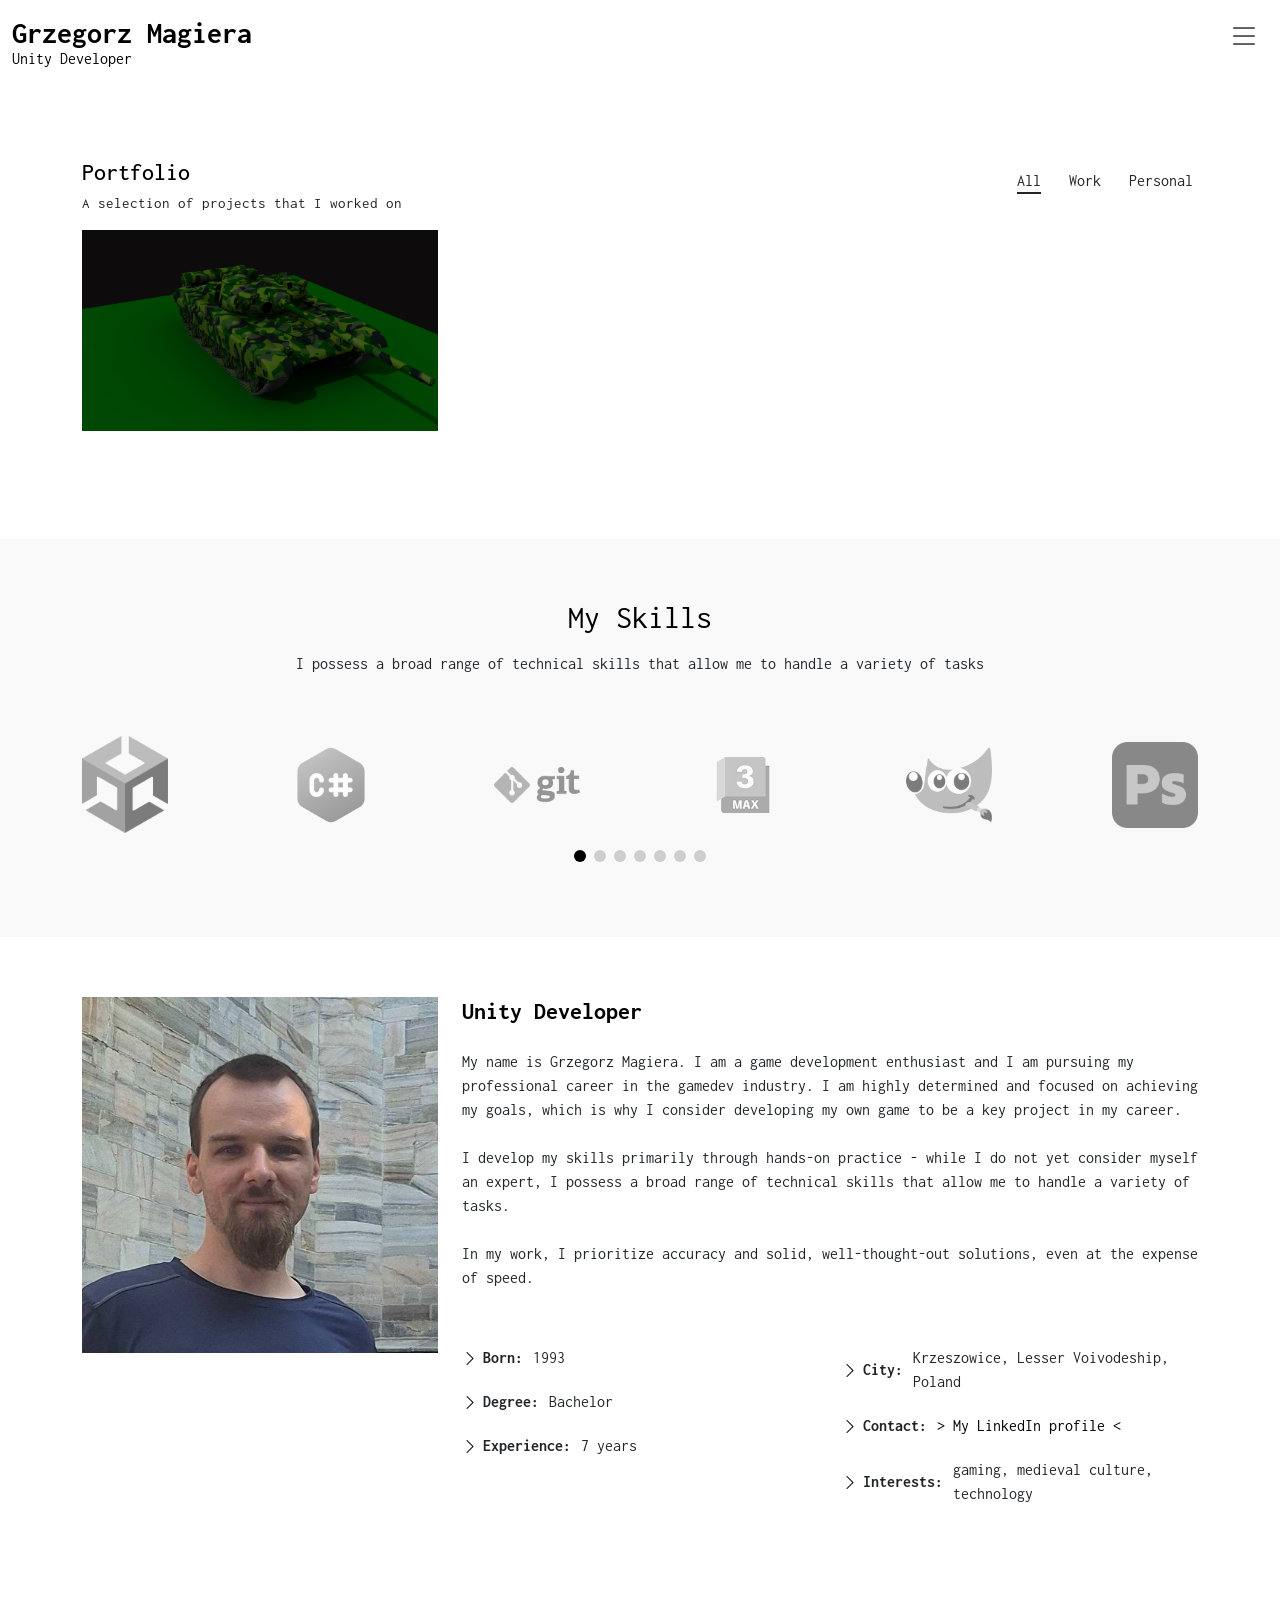
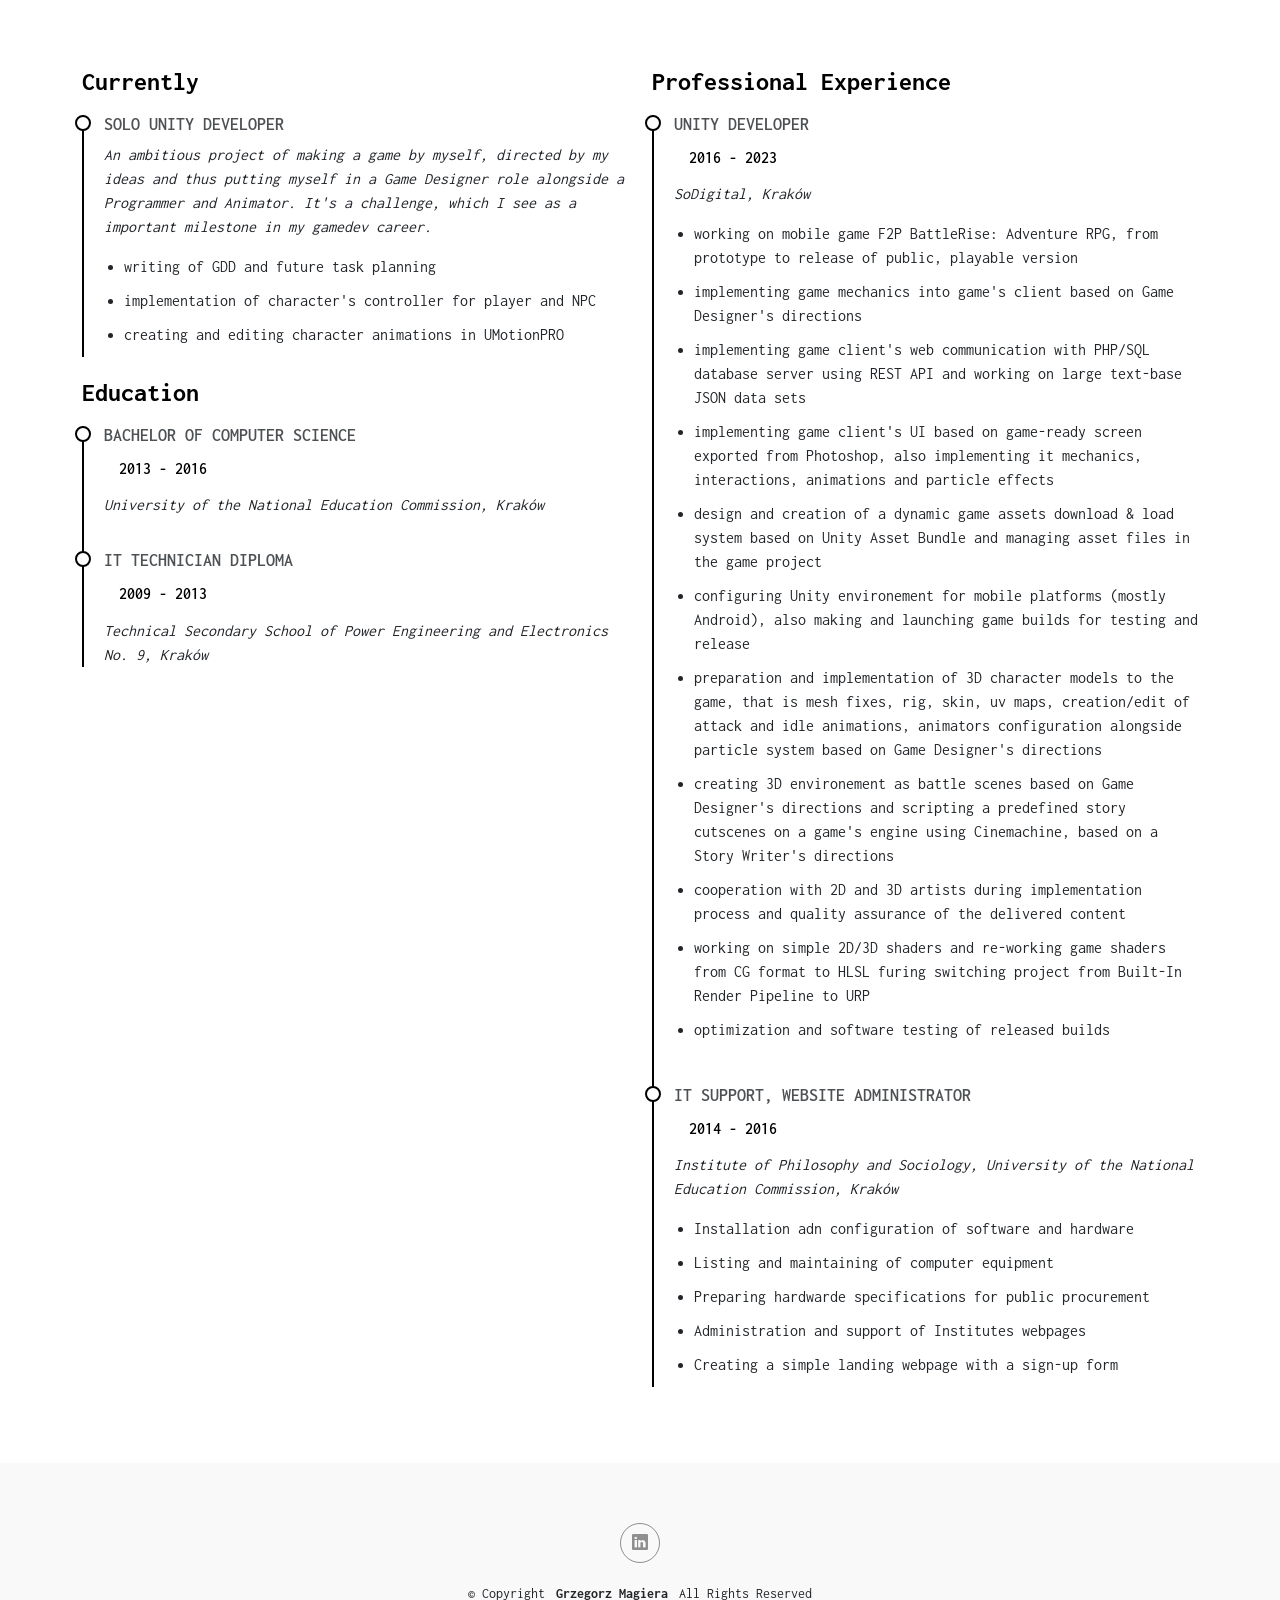
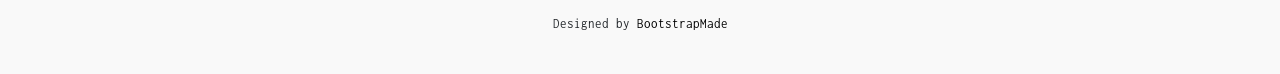
==== index.html @ 43311ffd "portfolio - tank, WIP" ====
<!DOCTYPE html>
<html lang="en">

<head>
  <meta charset="utf-8">
  <meta content="width=device-width, initial-scale=1.0" name="viewport">
  <title>Grzegorz Magiera - Portfolio</title>
  <meta name="description" content="">
  <meta name="keywords" content="">

  <!-- Favicons -->
  <link href="assets/img/favicon.png" rel="icon">
  <link href="assets/img/apple-touch-icon.png" rel="apple-touch-icon">

  <!-- Fonts -->
  <link href="https://fonts.googleapis.com" rel="preconnect">
  <link href="https://fonts.gstatic.com" rel="preconnect" crossorigin>
  <link href="https://fonts.googleapis.com/css2?family=Inconsolata:wght@200;300;400;500;600;700;800;900&display=swap" rel="stylesheet">

  <!-- Vendor CSS Files -->
  <link href="assets/vendor/bootstrap/css/bootstrap.min.css" rel="stylesheet">
  <link href="assets/vendor/bootstrap-icons/bootstrap-icons.css" rel="stylesheet">
  <link href="assets/vendor/aos/aos.css" rel="stylesheet">
  <link href="assets/vendor/glightbox/css/glightbox.min.css" rel="stylesheet">
  <link href="assets/vendor/swiper/swiper-bundle.min.css" rel="stylesheet">

  <!-- Main CSS File -->
  <link href="assets/css/main.css" rel="stylesheet">

  <!-- =======================================================
  * Template Name: MyPortfolio
  * Template URL: https://bootstrapmade.com/myportfolio-bootstrap-portfolio-website-template/
  * Updated: Aug 08 2024 with Bootstrap v5.3.3
  * Author: BootstrapMade.com
  * License: https://bootstrapmade.com/license/
  ======================================================== -->
</head>

<body class="index-page">

  <header id="header" class="header d-flex align-items-center sticky-top">
    <div class="container-fluid  position-relative d-flex align-items-center justify-content-between">

      <a href="index.html" class="logo d-flex align-items-center">
        <!-- Uncomment the line below if you also wish to use an image logo -->
        <!-- <img src="assets/img/logo.png" alt=""> -->
		<div class="col-lg-7 portfolio-info">
            <h1 class="sitename">Grzegorz&nbspMagiera</h1>
            <p>Unity Developer</p>
        </div>
      </a>

      <nav id="navmenu" class="navmenu">
        <ul>
          <li><a href="#portfolio" class="active">Portfolio</a></li>
          <li><a href="#skills">Skills</a></li>
		  <li><a href="#about">About me</a></li>
		  <li><a href="#resume">Resume</a></li>
        </ul>
        <i class="mobile-nav-toggle d-xl-none bi bi-list"></i>
      </nav>

    </div>
  </header>

  <main class="main">

    <!-- Portfolio Section -->
    <section id="portfolio" class="portfolio section">

      <div class="container">

        <div class="isotope-layout" data-default-filter="*" data-layout="masonry" data-sort="original-order">

          <div class="row align-items-center">
            <div class="col-lg-7 portfolio-info">
              <h3>Portfolio</h3>
              <p>A selection of projects that I worked on</p>
            </div>
            <div class="col-lg-5 text-center text-lg-end">
              <ul class="portfolio-filters isotope-filters" data-aos="fade-up" data-aos-delay="100">
                <li data-filter="*" class="filter-active">All</li>
                <li data-filter=".filter-work">Work</li>
                <li data-filter=".filter-personal">Personal</li>
              </ul><!-- End Portfolio Filters -->
            </div>
          </div>

          <div class="row gy-4 isotope-container" data-aos="fade-up" data-aos-delay="200" style="position: relative; height: 1344px;">
		  
            <div class="col-lg-4 col-md-6 portfolio-item isotope-item filter-work" style="position: absolute; left: 0px; top: 0px;">
			  <div class="portfolio-content h-100">
                <img src="assets/img/portfolio/tank-1.png" class="img-fluid" alt="">
                <a href="portfolio-tank.html" title="More Details" class="portfolio-info">
                  <h4>T-72 Tank</h4>
                  <p>A school 3D graphics project</p>
                </a>
              </div>
            </div><!-- End Portfolio Item -->

            <div class="col-lg-4 col-md-6 portfolio-item isotope-item filter-personal" style="position: absolute; left: 440px; top: 0px;">
              <div class="portfolio-content h-100">
                <img src="assets/img/portfolio/product-1.jpg" class="img-fluid" alt="">
                <a href="portfolio-flash-game.html" title="More Details" class="portfolio-info">
					<h4>Product 1</h4>
					<p>Lorem ipsum</p>
                </a>
              </div>
            </div><!-- End Portfolio Item -->

            <div class="col-lg-4 col-md-6 portfolio-item isotope-item filter-branding" style="position: absolute; left: 880px; top: 0px;">
              <div class="portfolio-content h-100">
                <img src="assets/img/portfolio/branding-1.jpg" class="img-fluid" alt="">
                <a href="portfolio-details.html" title="More Details" class="portfolio-info">
                  <h4>Branding 1</h4>
                  <p>Lorem ipsum</p>
                </a>
              </div>
            </div><!-- End Portfolio Item -->

            <div class="col-lg-4 col-md-6 portfolio-item isotope-item filter-books" style="position: absolute; left: 0px; top: 336px;">
              <div class="portfolio-content h-100">
                <img src="assets/img/portfolio/books-1.jpg" class="img-fluid" alt="">
                <a href="portfolio-details.html" title="More Details" class="portfolio-info">
                  <h4>Books 1</h4>
                  <p>Lorem ipsum</p>
                </a>
              </div>
            </div><!-- End Portfolio Item -->

            <div class="col-lg-4 col-md-6 portfolio-item isotope-item filter-work" style="position: absolute; left: 440px; top: 336px;">
              <div class="portfolio-content h-100">
                <img src="assets/img/portfolio/app-2.jpg" class="img-fluid" alt="">
                <a href="portfolio-details.html" title="More Details" class="portfolio-info">
                  <h4>App 2</h4>
                  <p>Lorem ipsum</p>
                </a>
              </div>
            </div><!-- End Portfolio Item -->

            <div class="col-lg-4 col-md-6 portfolio-item isotope-item filter-personal" style="position: absolute; left: 880px; top: 336px;">
              <div class="portfolio-content h-100">
                <img src="assets/img/portfolio/product-2.jpg" class="img-fluid" alt="">
                <a href="portfolio-details.html" title="More Details" class="portfolio-info">
                  <h4>Product 2</h4>
                  <p>Lorem ipsum</p>
                </a>
              </div>
            </div><!-- End Portfolio Item -->

            <div class="col-lg-4 col-md-6 portfolio-item isotope-item filter-branding" style="position: absolute; left: 0px; top: 672px;">
              <div class="portfolio-content h-100">
                <img src="assets/img/portfolio/branding-2.jpg" class="img-fluid" alt="">
                <a href="portfolio-details.html" title="More Details" class="portfolio-info">
                  <h4>Branding 2</h4>
                  <p>Lorem ipsum</p>
                </a>
              </div>
            </div><!-- End Portfolio Item -->

            <div class="col-lg-4 col-md-6 portfolio-item isotope-item filter-books" style="position: absolute; left: 440px; top: 672px;">
              <div class="portfolio-content h-100">
                <img src="assets/img/portfolio/books-2.jpg" class="img-fluid" alt="">
                <a href="portfolio-details.html" title="More Details" class="portfolio-info">
                  <h4>Books 2</h4>
                  <p>Lorem ipsum</p>
                </a>
              </div>
            </div><!-- End Portfolio Item -->

            <div class="col-lg-4 col-md-6 portfolio-item isotope-item filter-work" style="position: absolute; left: 880px; top: 672px;">
              <div class="portfolio-content h-100">
                <img src="assets/img/portfolio/app-3.jpg" class="img-fluid" alt="">
                <a href="portfolio-details.html" title="More Details" class="portfolio-info">
                  <h4>App 3</h4>
                  <p>Lorem ipsum</p>
                </a>
              </div>
            </div><!-- End Portfolio Item -->

            <div class="col-lg-4 col-md-6 portfolio-item isotope-item filter-personal" style="position: absolute; left: 0px; top: 1008px;">
              <div class="portfolio-content h-100">
                <img src="assets/img/portfolio/product-3.jpg" class="img-fluid" alt="">
                <a href="portfolio-details.html" title="More Details" class="portfolio-info">
                  <h4>Product 3</h4>
                  <p>Lorem ipsum</p>
                </a>
              </div>
            </div><!-- End Portfolio Item -->

            <div class="col-lg-4 col-md-6 portfolio-item isotope-item filter-branding" style="position: absolute; left: 440px; top: 1008px;">
              <div class="portfolio-content h-100">
                <img src="assets/img/portfolio/branding-3.jpg" class="img-fluid" alt="">
                <a href="portfolio-details.html" title="More Details" class="portfolio-info">
                  <h4>Branding 3</h4>
                  <p>Lorem ipsum</p>
                </a>
              </div>
            </div><!-- End Portfolio Item -->

            <div class="col-lg-4 col-md-6 portfolio-item isotope-item filter-books" style="position: absolute; left: 880px; top: 1008px;">
              <div class="portfolio-content h-100">
                <img src="assets/img/portfolio/books-3.jpg" class="img-fluid" alt="">
                <a href="portfolio-details.html" title="More Details" class="portfolio-info">
                  <h4>Books 3</h4>
                  <p>Lorem ipsum</p>
                </a>
              </div>
            </div><!-- End Portfolio Item -->

          </div><!-- End Portfolio Container -->

        </div>

      </div>

    </section><!-- /Portfolio Section -->

    <!-- Skills Section -->
    <section id="skills" class="skills section light-background">

      <!-- Section Title -->
      <div class="container section-title" data-aos="fade-up">
        <h2>My Skills</h2>
        <p>I possess a broad range of technical skills that allow me to handle a variety of tasks</p>
      </div><!-- End Section Title -->

      <div class="container" data-aos="fade-up" data-aos-delay="100">

        <div class="swiper init-swiper">
          <script type="application/json" class="swiper-config">
            {
              "loop": true,
              "speed": 600,
              "autoplay": {
                "delay": 5000
              },
              "slidesPerView": "auto",
              "pagination": {
                "el": ".swiper-pagination",
                "type": "bullets",
                "clickable": true
              },
              "breakpoints": {
                "320": {
                  "slidesPerView": 2,
                  "spaceBetween": 40
                },
                "480": {
                  "slidesPerView": 3,
                  "spaceBetween": 60
                },
                "640": {
                  "slidesPerView": 4,
                  "spaceBetween": 80
                },
                "992": {
                  "slidesPerView": 6,
                  "spaceBetween": 120
                }
              }
            }
          </script>
          <div class="swiper-wrapper align-items-center">
		    <div class="swiper-slide"><img src="assets/img/skills/Unity_logo.png" class="img-fluid" alt=""></div>
            <div class="swiper-slide"><img src="assets/img/skills/C_Sharp_logo.png" class="img-fluid" alt=""></div>
            <div class="swiper-slide"><img src="assets/img/skills/Git_logo.png" class="img-fluid" alt=""></div>
            <div class="swiper-slide"><img src="assets/img/skills/3DsMAX_logo.png" class="img-fluid" alt=""></div>
            <div class="swiper-slide"><img src="assets/img/skills/GIMP_logo.png" class="img-fluid" alt=""></div>
            <div class="swiper-slide"><img src="assets/img/skills/Photoshop_logo.png" class="img-fluid" alt=""></div>
			<div class="swiper-slide"><img src="assets/img/skills/US-UK_flag.png" class="img-fluid" alt=""></div>
          </div>
          <div class="swiper-pagination"></div>
        </div>

      </div>

    </section><!-- /Clients Section -->

    <!-- About Section -->
    <section id="about" class="about section">

      <div class="container" data-aos="fade-up" data-aos-delay="100">

        <div class="row gy-4 justify-content-center">
          <div class="col-lg-4">
            <img src="assets/img/profile-img.jpg" class="img-fluid" alt="">
          </div>
          <div class="col-lg-8 content">
            <h2>Unity Developer</h2>
            <p class="py-3">
				My name is Grzegorz Magiera. I am a game development enthusiast and I am pursuing my professional career in the gamedev industry.
				I am highly determined and focused on achieving my goals, which is why I consider developing my own game to be a key project in my career.</br></br>
				I develop my skills primarily through hands-on practice - while I do not yet consider myself an expert, I possess a broad range of technical skills that allow me to handle a variety of tasks.</br></br>
				In my work, I prioritize accuracy and solid, well-thought-out solutions, even at the expense of speed.</br></br>
            </p>
            <div class="row">
              <div class="col-lg-6">
                <ul>
                  <li><i class="bi bi-chevron-right"></i> <strong>Born:</strong> <span>1993</span></li>
                  <li><i class="bi bi-chevron-right"></i> <strong>Degree:</strong> <span>Bachelor</span></li>
				  <li><i class="bi bi-chevron-right"></i> <strong>Experience:</strong> <span>7 years</span></li>
                </ul>
              </div>
              <div class="col-lg-6">
                <ul>
				  <li><i class="bi bi-chevron-right"></i> <strong>City:</strong> <span>Krzeszowice, Lesser Voivodeship, Poland</span></li>
                  <li><i class="bi bi-chevron-right"></i> <strong>Contact:</strong> <span><a href="https://www.linkedin.com/in/grzegorz-magiera-947126160/">> My LinkedIn profile <</a></span></li>
				  <li><i class="bi bi-chevron-right"></i> <strong>Interests:</strong> <span>gaming, medieval culture, technology</span></li>
                </ul>
              </div>
            </div>
          </div>
        </div>

      </div>

    </section><!-- /About Section -->

    <!-- Resume Section -->
    <section id="resume" class="resume section">

      <!-- Section Title
      <div class="container section-title" data-aos="fade-up">
        <h2>Resume</h2>
        <p>Necessitatibus eius consequatur ex aliquid fuga eum quidem sint consectetur velit</p>
      </div> End Section Title -->

      <div class="container">

        <div class="row">

          <div class="col-lg-6" data-aos="fade-up" data-aos-delay="100">
            <h3 class="resume-title">Currently</h3>

            <div class="resume-item pb-0">
              <h4>Solo Unity Developer</h4>
              <p><em>An ambitious project of making a game by myself, directed by my ideas and thus putting myself in a Game Designer role alongside a Programmer and Animator. It's a challenge, which I see as a important milestone in my gamedev career.</em></p>
              <ul>
                <li>writing of GDD and future task planning</li>
                <li>implementation of character's controller for player and NPC</li>
                <li>creating and editing character animations in UMotionPRO</li>
              </ul>
            </div><!-- Edn Resume Item -->

            <h3 class="resume-title">Education</h3>
            <div class="resume-item">
              <h4>Bachelor of Computer Science</h4>
              <h5>2013 - 2016</h5>
              <p><em>University of the National Education Commission, Kraków</em></p>
            </div><!-- Edn Resume Item -->

            <div class="resume-item">
              <h4>IT Technician Diploma</h4>
              <h5>2009 - 2013</h5>
              <p><em>Technical Secondary School of Power Engineering and Electronics No. 9, Kraków</em></p>
            </div><!-- Edn Resume Item -->

          </div>

          <div class="col-lg-6" data-aos="fade-up" data-aos-delay="200">
            <h3 class="resume-title">Professional Experience</h3>
            <div class="resume-item">
              <h4>Unity Developer</h4>
              <h5>2016 - 2023</h5>
              <p><em>SoDigital, Kraków</em></p>
              <ul>
				<li>working on mobile game F2P BattleRise: Adventure RPG, from prototype to release of public, playable version</li>
				<li>implementing game mechanics into game's client based on Game Designer's directions</li>
				<li>implementing game client's web communication with PHP/SQL database server using REST API and working on large text-base JSON data sets</li>
				<li>implementing game client's UI based on game-ready screen exported from Photoshop, also implementing it mechanics, interactions, animations and particle effects</li>
				<li>design and creation of a dynamic game assets download & load system based on Unity Asset Bundle and managing asset files in the game project</li>
				<li>configuring Unity environement for mobile platforms (mostly Android), also making and launching game builds for testing and release</li>
				<li>preparation and implementation of 3D character models to the game, that is mesh fixes, rig, skin, uv maps, creation/edit of attack and idle animations, animators configuration alongside particle system based on Game Designer's directions</li>
				<li>creating 3D environement as battle scenes based on Game Designer's directions and scripting a predefined story cutscenes on a game's engine using Cinemachine, based on a Story Writer's directions</li>
				<li>cooperation with 2D and 3D artists during implementation process and quality assurance of the delivered content</li>
				<li>working on simple 2D/3D shaders and re-working game shaders from CG format to HLSL furing switching project from Built-In Render Pipeline to URP</li>
				<li>optimization and software testing of released builds</li>
              </ul>
            </div><!-- Edn Resume Item -->

            <div class="resume-item">
              <h4>IT Support, Website Administrator</h4>
              <h5>2014 - 2016</h5>
              <p><em>Institute of Philosophy and Sociology, University of the National Education Commission, Kraków</em></p>
              <ul>
                <li>Installation adn configuration of software and hardware</li>
                <li>Listing and maintaining of computer equipment</li>
                <li>Preparing hardwarde specifications for public procurement</li>
                <li>Administration and support of Institutes webpages</li>
				<li>Creating a simple landing webpage with a sign-up form</li>
              </ul>
            </div><!-- Edn Resume Item -->

          </div>

        </div>

      </div>

    </section><!-- /Resume Section -->
	
  </main>

  <footer id="footer" class="footer light-background">

    <div class="container">
	  <div class="social-links d-flex justify-content-center">
        <a href="https://www.linkedin.com/in/grzegorz-magiera-947126160/"><i class="bi bi-linkedin"></i></a>
      </div>
	  
	  <div class="social-links d-flex justify-content-center"></div>
	  
      <div class="copyright text-center ">
        <p>© <span>Copyright</span> <strong class="px-1 sitename">Grzegorz Magiera</strong> <span>All Rights Reserved</span></p>
      </div>
      <div class="credits">
        <!-- All the links in the footer should remain intact. -->
        <!-- You can delete the links only if you've purchased the pro version. -->
        <!-- Licensing information: https://bootstrapmade.com/license/ -->
        <!-- Purchase the pro version with working PHP/AJAX contact form: [buy-url] -->
        Designed by <a href="https://bootstrapmade.com/">BootstrapMade</a>
      </div>
    </div>

  </footer>

  <!-- Scroll Top -->
  <a href="#" id="scroll-top" class="scroll-top d-flex align-items-center justify-content-center"><i class="bi bi-arrow-up-short"></i></a>

  <!-- Preloader -->
  <div id="preloader"></div>

  <!-- Vendor JS Files -->
  <script src="assets/vendor/bootstrap/js/bootstrap.bundle.min.js"></script>
  <script src="assets/vendor/php-email-form/validate.js"></script>
  <script src="assets/vendor/aos/aos.js"></script>
  <script src="assets/vendor/glightbox/js/glightbox.min.js"></script>
  <script src="assets/vendor/imagesloaded/imagesloaded.pkgd.min.js"></script>
  <script src="assets/vendor/isotope-layout/isotope.pkgd.min.js"></script>
  <script src="assets/vendor/swiper/swiper-bundle.min.js"></script>

  <!-- Main JS File -->
  <script src="assets/js/main.js"></script>

</body>

</html>
---- assets/css/main.css ----
/**
* Template Name: MyPortfolio
* Template URL: https://bootstrapmade.com/myportfolio-bootstrap-portfolio-website-template/
* Updated: Aug 08 2024 with Bootstrap v5.3.3
* Author: BootstrapMade.com
* License: https://bootstrapmade.com/license/
*/

/*--------------------------------------------------------------
# Font & Color Variables
# Help: https://bootstrapmade.com/color-system/
--------------------------------------------------------------*/
/* Fonts */
:root {
  --default-font: "Inconsolata",  system-ui, -apple-system, "Segoe UI", Roboto, "Helvetica Neue", Arial, "Noto Sans", "Liberation Sans", sans-serif, "Apple Color Emoji", "Segoe UI Emoji", "Segoe UI Symbol", "Noto Color Emoji";
  --heading-font: "Inconsolata",  sans-serif;
  --nav-font: "Inconsolata",  sans-serif;
}

/* Global Colors - The following color variables are used throughout the website. Updating them here will change the color scheme of the entire website */
:root { 
  --background-color: #ffffff; /* Background color for the entire website, including individual sections */
  --default-color: #212529; /* Default color used for the majority of the text content across the entire website */
  --heading-color: #000000; /* Color for headings, subheadings and title throughout the website */
  --accent-color: #000000; /* Accent color that represents your brand on the website. It's used for buttons, links, and other elements that need to stand out */
  --surface-color: #ffffff; /* The surface color is used as a background of boxed elements within sections, such as cards, icon boxes, or other elements that require a visual separation from the global background. */
  --contrast-color: #ffffff; /* Contrast color for text, ensuring readability against backgrounds of accent, heading, or default colors. */
}

/* Nav Menu Colors - The following color variables are used specifically for the navigation menu. They are separate from the global colors to allow for more customization options */
:root {
  --nav-color: #5b5b5b;  /* The default color of the main navmenu links */
  --nav-hover-color: #000000; /* Applied to main navmenu links when they are hovered over or active */
  --nav-mobile-background-color: #f5f5f5; /* Used as the background color for mobile navigation menu */
  --nav-dropdown-background-color: #ffffff; /* Used as the background color for dropdown items that appear when hovering over primary navigation items */
  --nav-dropdown-color: #5b5b5b; /* Used for navigation links of the dropdown items in the navigation menu. */
  --nav-dropdown-hover-color: #000000; /* Similar to --nav-hover-color, this color is applied to dropdown navigation links when they are hovered over. */
}

/* Color Presets - These classes override global colors when applied to any section or element, providing reuse of the sam color scheme. */

.light-background {
  --background-color: #f9f9f9;
  --surface-color: #ffffff;
}

.dark-background {
  --background-color: #060606;
  --default-color: #ffffff;
  --heading-color: #ffffff;
  --surface-color: #252525;
  --contrast-color: #ffffff;
}

/* Smooth scroll */
:root {
  scroll-behavior: smooth;
}

/*--------------------------------------------------------------
# General Styling & Shared Classes
--------------------------------------------------------------*/
body {
  color: var(--default-color);
  background-color: var(--background-color);
  font-family: var(--default-font);
}

a {
  color: var(--accent-color);
  text-decoration: none;
  transition: 0.3s;
}

a:hover {
  color: color-mix(in srgb, var(--accent-color), transparent 25%);
  text-decoration: none;
}

h1,
h2,
h3,
h4,
h5,
h6 {
  color: var(--heading-color);
  font-family: var(--heading-font);
}

/* PHP Email Form Messages
------------------------------*/
.php-email-form .error-message {
  display: none;
  background: #df1529;
  color: #ffffff;
  text-align: left;
  padding: 15px;
  margin-bottom: 24px;
  font-weight: 600;
}

.php-email-form .sent-message {
  display: none;
  color: #ffffff;
  background: #059652;
  text-align: center;
  padding: 15px;
  margin-bottom: 24px;
  font-weight: 600;
}

.php-email-form .loading {
  display: none;
  background: var(--surface-color);
  text-align: center;
  padding: 15px;
  margin-bottom: 24px;
}

.php-email-form .loading:before {
  content: "";
  display: inline-block;
  border-radius: 50%;
  width: 24px;
  height: 24px;
  margin: 0 10px -6px 0;
  border: 3px solid var(--accent-color);
  border-top-color: var(--surface-color);
  animation: php-email-form-loading 1s linear infinite;
}

@keyframes php-email-form-loading {
  0% {
    transform: rotate(0deg);
  }

  100% {
    transform: rotate(360deg);
  }
}

/*--------------------------------------------------------------
# Global Header
--------------------------------------------------------------*/
.header {
  color: var(--default-color);
  background-color: var(--background-color);
  padding: 15px 0;
  transition: all 0.5s;
  z-index: 997;
}

.header .logo {
  line-height: 1;
}

.header .logo img {
  max-height: 32px;
  margin-right: 8px;
}

.header .logo h1 {
  font-size: 30px;
  margin: 0;
  font-weight: 700;
  color: var(--heading-color);
}

/*--------------------------------------------------------------
# Navigation Menu
--------------------------------------------------------------*/
/* Navmenu */
.mobile-nav-toggle {
  color: var(--nav-color);
  position: fixed;
  top: 20px;
  right: 20px;
  font-size: 32px;
  line-height: 0;
  cursor: pointer;
  display: block !important;
  z-index: 998;
  transition: 0.3s;
}

.mobile-nav-toggle:hover {
  color: var(--nav-hover-color);
}

.navmenu {
  position: fixed;
  top: 0;
  bottom: 0;
  right: -300px;
  z-index: 997;
  transition: 0.3s;
  width: 300px;
  overflow: hidden;
}

.navmenu ul {
  display: block;
  list-style: none;
  padding: 10px 0;
  margin: 0;
  overflow-y: auto;
  transition: 0.3s;
  z-index: 998;
}

.navmenu a,
.navmenu a:focus {
  color: var(--nav-dropdown-color);
  padding: 10px 20px;
  font-family: var(--nav-font);
  font-size: 17px;
  font-weight: 500;
  display: flex;
  align-items: center;
  justify-content: space-between;
  white-space: nowrap;
  transition: 0.3s;
}

.navmenu a i,
.navmenu a:focus i {
  font-size: 12px;
  line-height: 0;
  margin-left: 5px;
  width: 30px;
  height: 30px;
  display: flex;
  align-items: center;
  justify-content: center;
  border-radius: 50%;
  transition: 0.3s;
  background-color: color-mix(in srgb, var(--accent-color), transparent 90%);
}

.navmenu a i:hover,
.navmenu a:focus i:hover {
  background-color: var(--accent-color);
  color: var(--contrast-color);
}

.navmenu a:hover,
.navmenu .active,
.navmenu .active:focus {
  color: var(--nav-dropdown-hover-color);
}

.navmenu .active i,
.navmenu .active:focus i {
  background-color: var(--accent-color);
  color: var(--contrast-color);
  transform: rotate(180deg);
}

.navmenu .dropdown ul {
  position: static;
  display: none;
  z-index: 99;
  padding: 10px 0;
  margin: 10px 20px;
  box-shadow: none;
  transition: all 0.5s ease-in-out;
}

.navmenu .dropdown>.dropdown-active {
  display: block;
  background-color: var(--nav-dropdown-background-color);
  border: 1px solid color-mix(in srgb, var(--nav-dropdown-color), transparent 90%);
}

.mobile-nav-active {
  overflow: hidden;
}

.mobile-nav-active .mobile-nav-toggle {
  right: 310px;
  background-color: var(--surface-color);
  border-radius: 50%;
  border: 1px solid color-mix(in srgb, var(--default-color), transparent 80%);
}

.mobile-nav-active .navmenu {
  position: fixed;
  overflow: hidden;
  top: 0;
  bottom: 0;
  right: 0;
  background-color: var(--nav-mobile-background-color);
  transition: 0.3s;
}

/*--------------------------------------------------------------
# Global Footer
--------------------------------------------------------------*/
.footer {
  color: var(--default-color);
  background-color: var(--background-color);
  font-size: 14px;
  padding: 40px 0;
  position: relative;
}

.footer .copyright p {
  margin-bottom: 0;
}

.footer .social-links {
  margin-top: 20px;
}

.footer .social-links a {
  display: flex;
  align-items: center;
  justify-content: center;
  width: 40px;
  height: 40px;
  border-radius: 50%;
  border: 1px solid color-mix(in srgb, var(--default-color), transparent 50%);
  font-size: 16px;
  color: color-mix(in srgb, var(--default-color), transparent 50%);
  margin: 0 5px;
  transition: 0.3s;
}

.footer .social-links a:hover {
  color: var(--accent-color);
  border-color: var(--accent-color);
}

.footer .credits {
  margin-top: 10px;
  font-size: 13px;
  text-align: center;
}

/*--------------------------------------------------------------
# Preloader
--------------------------------------------------------------*/
#preloader {
  position: fixed;
  inset: 0;
  z-index: 9999;
  overflow: hidden;
  background-color: var(--background-color);
  transition: all 0.6s ease-out;
}

#preloader:before {
  content: "";
  position: fixed;
  top: calc(50% - 30px);
  left: calc(50% - 30px);
  border: 6px solid var(--accent-color);
  border-top-color: color-mix(in srgb, var(--accent-color), transparent 90%);
  border-radius: 50%;
  width: 60px;
  height: 60px;
  animation: animate-preloader 1s linear infinite;
}

@keyframes animate-preloader {
  0% {
    transform: rotate(0deg);
  }

  100% {
    transform: rotate(360deg);
  }
}

/*--------------------------------------------------------------
# Scroll Top Button
--------------------------------------------------------------*/
.scroll-top {
  position: fixed;
  visibility: hidden;
  opacity: 0;
  right: 15px;
  bottom: -15px;
  z-index: 99999;
  background-color: var(--accent-color);
  width: 44px;
  height: 44px;
  border-radius: 50px;
  transition: all 0.4s;
}

.scroll-top i {
  font-size: 24px;
  color: var(--contrast-color);
  line-height: 0;
}

.scroll-top:hover {
  background-color: color-mix(in srgb, var(--accent-color), transparent 20%);
  color: var(--contrast-color);
}

.scroll-top.active {
  visibility: visible;
  opacity: 1;
  bottom: 15px;
}

/*--------------------------------------------------------------
# Disable aos animation delay on mobile devices
--------------------------------------------------------------*/
@media screen and (max-width: 768px) {
  [data-aos-delay] {
    transition-delay: 0 !important;
  }
}

/*--------------------------------------------------------------
# Global Page Titles & Breadcrumbs
--------------------------------------------------------------*/
.page-title {
  color: var(--default-color);
  background-color: var(--background-color);
  padding: 120px 0;
  text-align: center;
  position: relative;
}

.page-title h1 {
  font-size: 42px;
  font-weight: 700;
  margin-bottom: 10px;
}

.page-title .breadcrumbs ol {
  display: flex;
  flex-wrap: wrap;
  list-style: none;
  justify-content: center;
  padding: 0;
  margin: 0;
  font-size: 16px;
  font-weight: 400;
}

.page-title .breadcrumbs ol li+li {
  padding-left: 10px;
}

.page-title .breadcrumbs ol li+li::before {
  content: "/";
  display: inline-block;
  padding-right: 10px;
  color: color-mix(in srgb, var(--default-color), transparent 70%);
}

/*--------------------------------------------------------------
# Global Sections
--------------------------------------------------------------*/
section,
.section {
  color: var(--default-color);
  background-color: var(--background-color);
  padding: 60px 0;
  scroll-margin-top: 90px;
  overflow: clip;
}

@media (max-width: 1199px) {

  section,
  .section {
    scroll-margin-top: 66px;
  }
}

/*--------------------------------------------------------------
# Global Section Titles
--------------------------------------------------------------*/
.section-title {
  text-align: center;
  padding-bottom: 60px;
  position: relative;
}

.section-title h2 {
  font-size: 32px;
  font-weight: 400;
  margin-bottom: 15px;
}

.section-title p {
  margin-bottom: 0;
}

/*--------------------------------------------------------------
# Portfolio Section
--------------------------------------------------------------*/
.portfolio .portfolio-info h3 {
  font-size: 24px;
  margin-bottom: 5px;
}

.portfolio .portfolio-info p {
  font-size: 15px;
}

.portfolio .portfolio-filters {
  padding: 0;
  margin: 0 auto 20px auto;
  list-style: none;
}

.portfolio .portfolio-filters li {
  cursor: pointer;
  display: inline-block;
  padding: 0;
  font-size: 16px;
  font-weight: 400;
  margin: 0 10px;
  line-height: 1;
  margin-bottom: 5px;
  transition: all 0.3s ease-in-out;
}

.portfolio .portfolio-filters li:hover,
.portfolio .portfolio-filters li.filter-active {
  border-bottom: 2px solid var(--default-color);
  padding-bottom: 3px;
}

.portfolio .portfolio-filters li:first-child {
  margin-left: 0;
}

.portfolio .portfolio-filters li:last-child {
  margin-right: 5px;
}

@media (max-width: 575px) {
  .portfolio .portfolio-filters li {
    font-size: 14px;
    margin: 0 5px;
  }
}

.portfolio .portfolio-content {
  position: relative;
  overflow: hidden;
}

.portfolio .portfolio-content img {
  transition: 0.3s;
}

.portfolio .portfolio-content .portfolio-info {
  opacity: 0;
  position: absolute;
  inset: 0;
  z-index: 3;
  transition: all ease-in-out 0.3s;
  background: rgba(0, 0, 0, 0.6);
  padding: 15px;
  display: flex;
  align-items: center;
  justify-content: center;
  flex-direction: column;
}

.portfolio .portfolio-content .portfolio-info h4 {
  font-size: 18px;
  mask-border: 0;
  font-weight: 400;
  color: #ffffff;
  display: inline-block;
}

.portfolio .portfolio-content .portfolio-info p {
  text-align: center;
  display: inline-block;
  font-size: 14px;
  font-weight: 400;
  color: rgba(255, 255, 255, 0.8);
}

.portfolio .portfolio-content .portfolio-info .preview-link,
.portfolio .portfolio-content .portfolio-info .details-link {
  font-size: 26px;
  color: #fff;
  transition: 0.3s;
  line-height: 1.2;
}

.portfolio .portfolio-content .portfolio-info .preview-link:hover,
.portfolio .portfolio-content .portfolio-info .details-link:hover {
  color: var(--accent-color);
}

.portfolio .portfolio-content .portfolio-info .details-link {
  left: 50%;
  font-size: 34px;
  line-height: 0;
}

.portfolio .portfolio-content:hover .portfolio-info {
  opacity: 1;
}

.portfolio .portfolio-content:hover img {
  transform: scale(1.1);
}

/*--------------------------------------------------------------
# Skills Section
--------------------------------------------------------------*/
.skills .swiper-slide img {
  opacity: 0.5;
  transition: 0.3s;
  filter: grayscale(100);
}

.skills .swiper-slide img:hover {
  filter: none;
  opacity: 1;
}

.skills .swiper-wrapper {
  height: auto;
}

.skills .swiper-pagination {
  margin-top: 20px;
  position: relative;
}

.skills .swiper-pagination .swiper-pagination-bullet {
  width: 12px;
  height: 12px;
  opacity: 1;
  background-color: color-mix(in srgb, var(--default-color), transparent 80%);
}

.skills .swiper-pagination .swiper-pagination-bullet-active {
  background-color: var(--accent-color);
}

/*--------------------------------------------------------------
# Services Section
--------------------------------------------------------------*/
.services .service-item {
  background-color: var(--surface-color);
  padding: 40px;
  box-shadow: 0px 0 30px rgba(0, 0, 0, 0.1);
  height: 100%;
}

.services .service-item .icon {
  width: 48px;
  height: 48px;
  position: relative;
  margin-bottom: 50px;
}

.services .service-item .icon i {
  color: color-mix(in srgb, var(--heading-color), transparent 30%);
  font-size: 56px;
  transition: ease-in-out 0.3s;
  z-index: 2;
  position: relative;
}

.services .service-item .icon:before {
  position: absolute;
  content: "";
  height: 100%;
  width: 100%;
  background: color-mix(in srgb, var(--heading-color), transparent 95%);
  border-radius: 50px;
  z-index: 1;
  top: 10px;
  right: -20px;
  transition: 0.3s;
}

.services .service-item h3 {
  color: color-mix(in srgb, var(--heading-color), transparent 20%);
  font-weight: 700;
  margin: 0 0 20px 0;
  padding-bottom: 8px;
  font-size: 22px;
  position: relative;
  display: inline-block;
  border-bottom: 4px solid color-mix(in srgb, var(--heading-color), transparent 90%);
  transition: 0.3s;
}

.services .service-item p {
  line-height: 24px;
  font-size: 14px;
  margin-bottom: 0;
}

.services .service-item .readmore {
  margin-top: 15px;
  display: inline-block;
  color: color-mix(in srgb, var(--default-color), transparent 30%);
}

.services .service-item:hover .icon i {
  color: var(--heading-color);
}

.services .service-item:hover .icon:before {
  background: color-mix(in srgb, var(--heading-color), transparent 90%);
}

.services .service-item:hover h3 {
  border-color: color-mix(in srgb, var(--accent-color), transparent 70%);
  color: var(--heading-color);
}

.services .service-item:hover .readmore {
  color: var(--accent-color);
}

/*--------------------------------------------------------------
# Testimonials Section
--------------------------------------------------------------*/
.testimonials .section-header {
  margin-bottom: 40px;
}

.testimonials .testimonials-carousel,
.testimonials .testimonials-slider {
  overflow: hidden;
}

.testimonials .testimonial-item {
  text-align: center;
}

.testimonials .testimonial-item .testimonial-img {
  width: 120px;
  border-radius: 50%;
  border: 4px solid var(--background-color);
  margin: 0 auto;
}

.testimonials .testimonial-item h3 {
  font-size: 20px;
  font-weight: bold;
  margin: 10px 0 5px 0;
}

.testimonials .testimonial-item h4 {
  font-size: 14px;
  color: color-mix(in srgb, var(--default-color), transparent 40%);
  margin: 0 0 15px 0;
}

.testimonials .testimonial-item .stars {
  margin-bottom: 15px;
}

.testimonials .testimonial-item .stars i {
  color: #ffc107;
  margin: 0 1px;
}

.testimonials .testimonial-item .quote-icon-left,
.testimonials .testimonial-item .quote-icon-right {
  color: color-mix(in srgb, var(--accent-color), transparent 50%);
  font-size: 26px;
  line-height: 0;
}

.testimonials .testimonial-item .quote-icon-left {
  display: inline-block;
  left: -5px;
  position: relative;
}

.testimonials .testimonial-item .quote-icon-right {
  display: inline-block;
  right: -5px;
  position: relative;
  top: 10px;
  transform: scale(-1, -1);
}

.testimonials .testimonial-item p {
  font-style: italic;
  margin: 0 auto 15px auto;
}

.testimonials .swiper-wrapper {
  height: auto;
}

.testimonials .swiper-pagination {
  margin-top: 20px;
  position: relative;
}

.testimonials .swiper-pagination .swiper-pagination-bullet {
  width: 12px;
  height: 12px;
  opacity: 1;
  background-color: color-mix(in srgb, var(--default-color), transparent 85%);
}

.testimonials .swiper-pagination .swiper-pagination-bullet-active {
  background-color: var(--accent-color);
}

@media (min-width: 992px) {
  .testimonials .testimonial-item p {
    width: 80%;
  }
}

/*--------------------------------------------------------------
# About Section
--------------------------------------------------------------*/
.about .content h2 {
  font-weight: 700;
  font-size: 24px;
}

.about .content ul {
  list-style: none;
  padding: 0;
}

.about .content ul li {
  margin-bottom: 20px;
  display: flex;
  align-items: center;
}

.about .content ul strong {
  margin-right: 10px;
}

.about .content ul i {
  font-size: 16px;
  margin-right: 5px;
  color: var(--accent-color);
  line-height: 0;
}

/*--------------------------------------------------------------
# Resume Section
--------------------------------------------------------------*/
.resume .resume-title {
  color: var(--heading-color);
  font-size: 26px;
  font-weight: 700;
  margin-top: 20px;
  margin-bottom: 20px;
}

.resume .resume-item {
  padding: 0 0 20px 20px;
  margin-top: -2px;
  border-left: 2px solid var(--accent-color);
  position: relative;
}

.resume .resume-item h4 {
  line-height: 18px;
  font-size: 18px;
  font-weight: 600;
  text-transform: uppercase;
  color: color-mix(in srgb, var(--default-color), transparent 20%);
  margin-bottom: 10px;
}

.resume .resume-item h5 {
  font-size: 16px;
  padding: 5px 15px;
  display: inline-block;
  font-weight: 600;
  margin-bottom: 10px;
}

.resume .resume-item ul {
  padding-left: 20px;
}

.resume .resume-item ul li {
  padding-bottom: 10px;
}

.resume .resume-item:last-child {
  padding-bottom: 0;
}

.resume .resume-item::before {
  content: "";
  position: absolute;
  width: 16px;
  height: 16px;
  border-radius: 50px;
  left: -9px;
  top: 0;
  background: var(--background-color);
  border: 2px solid var(--accent-color);
}

/*--------------------------------------------------------------
# Pricing Section
--------------------------------------------------------------*/
.pricing .pricing-item {
  background-color: var(--surface-color);
  padding: 60px 40px;
  box-shadow: 0 3px 20px -2px rgba(0, 0, 0, 0.1);
  height: 100%;
  position: relative;
}

.pricing h3 {
  font-weight: 600;
  margin-bottom: 15px;
  font-size: 20px;
}

.pricing h4 {
  font-size: 48px;
  color: var(--accent-color);
  font-family: var(--heading-font);
  font-weight: 400;
}

.pricing h4 sup {
  font-size: 28px;
}

.pricing h4 span {
  color: color-mix(in srgb, var(--default-color), transparent 60%);
  font-size: 18px;
}

.pricing ul {
  padding: 20px 0;
  list-style: none;
  color: color-mix(in srgb, var(--default-color), transparent 30%);
  text-align: left;
  line-height: 20px;
}

.pricing ul li {
  padding: 10px 0;
  display: flex;
  align-items: center;
}

.pricing ul i {
  color: #059652;
  font-size: 24px;
  padding-right: 3px;
}

.pricing ul .na {
  color: color-mix(in srgb, var(--default-color), transparent 60%);
}

.pricing ul .na i {
  color: color-mix(in srgb, var(--default-color), transparent 60%);
}

.pricing ul .na span {
  text-decoration: line-through;
}

.pricing .buy-btn {
  color: color-mix(in srgb, var(--default-color), transparent 40%);
  background-color: var(--background-color);
  display: inline-block;
  padding: 8px 35px 10px 35px;
  border-radius: 4px;
  border: 1px solid color-mix(in srgb, var(--default-color), transparent 60%);
  transition: none;
  font-size: 16px;
  font-weight: 500;
  font-family: var(--heading-font);
  transition: 0.3s;
}

.pricing .buy-btn:hover {
  background: var(--accent-color);
  border-color: var(--accent-color);
  color: var(--contrast-color);
}

.pricing .featured {
  z-index: 10;
}

.pricing .featured .pricing-item {
  background: var(--accent-color);
}

@media (min-width: 992px) {
  .pricing .featured .pricing-item {
    transform: scale(1.02, 1.1);
  }
}

.pricing .featured h3,
.pricing .featured h4,
.pricing .featured h4 span,
.pricing .featured ul,
.pricing .featured ul .na,
.pricing .featured ul i,
.pricing .featured ul .na i {
  color: var(--contrast-color);
}

.pricing .featured .buy-btn {
  background: var(--accent-color);
  color: var(--contrast-color);
  border-color: var(--contrast-color);
}

.pricing .featured .buy-btn:hover {
  background: color-mix(in srgb, var(--background-color), transparent 92%);
}

/*--------------------------------------------------------------
# Alt Pricing Section
--------------------------------------------------------------*/
.alt-pricing .pricing-item {
  border-bottom: 1px dashed color-mix(in srgb, var(--default-color), transparent 60%);
  width: 100%;
  height: 100%;
  padding: 0 0 15px 0;
}

.alt-pricing .pricing-item h3 {
  margin: 0;
  font-size: 20px;
  font-weight: 600;
}

.alt-pricing .pricing-item h4 {
  margin: 0;
  font-size: 18px;
  color: var(--accent-color);
}

/*--------------------------------------------------------------
# Portfolio Details Section
--------------------------------------------------------------*/
.portfolio-details .portfolio-details-slider img {
  width: 100%;
}

.portfolio-details .portfolio-details-slider .swiper-pagination {
  margin-top: 20px;
  position: relative;
}

.portfolio-details .portfolio-details-slider .swiper-pagination .swiper-pagination-bullet {
  width: 12px;
  height: 12px;
  background-color: color-mix(in srgb, var(--default-color), transparent 85%);
  opacity: 1;
}

.portfolio-details .portfolio-details-slider .swiper-pagination .swiper-pagination-bullet-active {
  background-color: var(--accent-color);
}

.portfolio-details .portfolio-info {
  background-color: var(--surface-color);
  padding: 30px;
  box-shadow: 0px 0 30px rgba(0, 0, 0, 0.1);
}

.portfolio-details .portfolio-info h3 {
  font-size: 22px;
  font-weight: 700;
  margin-bottom: 20px;
  padding-bottom: 20px;
  border-bottom: 1px solid color-mix(in srgb, var(--default-color), transparent 85%);
}

.portfolio-details .portfolio-info ul {
  list-style: none;
  padding: 0;
  font-size: 15px;
}

.portfolio-details .portfolio-info ul li+li {
  margin-top: 10px;
}

.portfolio-details .portfolio-description {
  padding-top: 30px;
}

.portfolio-details .portfolio-description h2 {
  font-size: 26px;
  font-weight: 700;
  margin-bottom: 20px;
}

.portfolio-details .portfolio-description p {
  padding: 0;
  color: color-mix(in srgb, var(--default-color), transparent 30%);
}

/*--------------------------------------------------------------
# Service Details Section
--------------------------------------------------------------*/
.service-details .services-list {
  background-color: var(--surface-color);
  padding: 10px 30px;
  border: 1px solid color-mix(in srgb, var(--default-color), transparent 90%);
  margin-bottom: 20px;
}

.service-details .services-list a {
  display: block;
  line-height: 1;
  padding: 8px 0 8px 15px;
  border-left: 3px solid color-mix(in srgb, var(--default-color), transparent 70%);
  margin: 20px 0;
  color: color-mix(in srgb, var(--default-color), transparent 20%);
  transition: 0.3s;
}

.service-details .services-list a.active {
  color: var(--heading-color);
  font-weight: 700;
  border-color: var(--accent-color);
}

.service-details .services-list a:hover {
  border-color: var(--accent-color);
}

.service-details .services-img {
  margin-bottom: 20px;
}

.service-details h3 {
  font-size: 26px;
  font-weight: 700;
}

.service-details h4 {
  font-size: 20px;
  font-weight: 700;
}

.service-details p {
  font-size: 15px;
}

.service-details ul {
  list-style: none;
  padding: 0;
  font-size: 15px;
}

.service-details ul li {
  padding: 5px 0;
  display: flex;
  align-items: center;
}

.service-details ul i {
  font-size: 20px;
  margin-right: 8px;
  color: var(--accent-color);
}

/*--------------------------------------------------------------
# Starter Section Section
--------------------------------------------------------------*/
.starter-section {
  /* Add your styles here */
}

/*--------------------------------------------------------------
# Contact Section
--------------------------------------------------------------*/
.contact {
  background-image: url("../img/contact-bg.png");
  background-position: left center;
  background-repeat: no-repeat;
  position: relative;
}

@media (max-width: 640px) {
  .contact {
    background-position: center 50px;
    background-size: contain;
  }
}

.contact:before {
  content: "";
  background: color-mix(in srgb, var(--background-color), transparent 30%);
  position: absolute;
  bottom: 0;
  top: 0;
  left: 0;
  right: 0;
}

.contact .info-item+.info-item {
  margin-top: 40px;
}

.contact .info-item i {
  background: var(--accent-color);
  color: var(--contrast-color);
  font-size: 20px;
  width: 44px;
  height: 44px;
  display: flex;
  justify-content: center;
  align-items: center;
  border-radius: 50px;
  transition: all 0.3s ease-in-out;
  margin-right: 15px;
}

.contact .info-item h3 {
  padding: 0;
  font-size: 18px;
  font-weight: 700;
  margin-bottom: 5px;
}

.contact .info-item p {
  padding: 0;
  margin-bottom: 0;
  font-size: 14px;
}

.contact .php-email-form {
  height: 100%;
}

.contact .php-email-form input[type=text],
.contact .php-email-form input[type=email],
.contact .php-email-form textarea {
  font-size: 14px;
  padding: 10px 15px;
  box-shadow: none;
  border-radius: 0;
  color: var(--default-color);
  background-color: color-mix(in srgb, var(--background-color), transparent 50%);
  border-color: color-mix(in srgb, var(--default-color), transparent 80%);
}

.contact .php-email-form input[type=text]:focus,
.contact .php-email-form input[type=email]:focus,
.contact .php-email-form textarea:focus {
  border-color: var(--accent-color);
}

.contact .php-email-form input[type=text]::placeholder,
.contact .php-email-form input[type=email]::placeholder,
.contact .php-email-form textarea::placeholder {
  color: color-mix(in srgb, var(--default-color), transparent 70%);
}

.contact .php-email-form button[type=submit] {
  color: var(--contrast-color);
  background: var(--accent-color);
  border: 0;
  padding: 10px 30px;
  transition: 0.4s;
  border-radius: 50px;
}

.contact .php-email-form button[type=submit]:hover {
  background: color-mix(in srgb, var(--accent-color), transparent 20%);
}
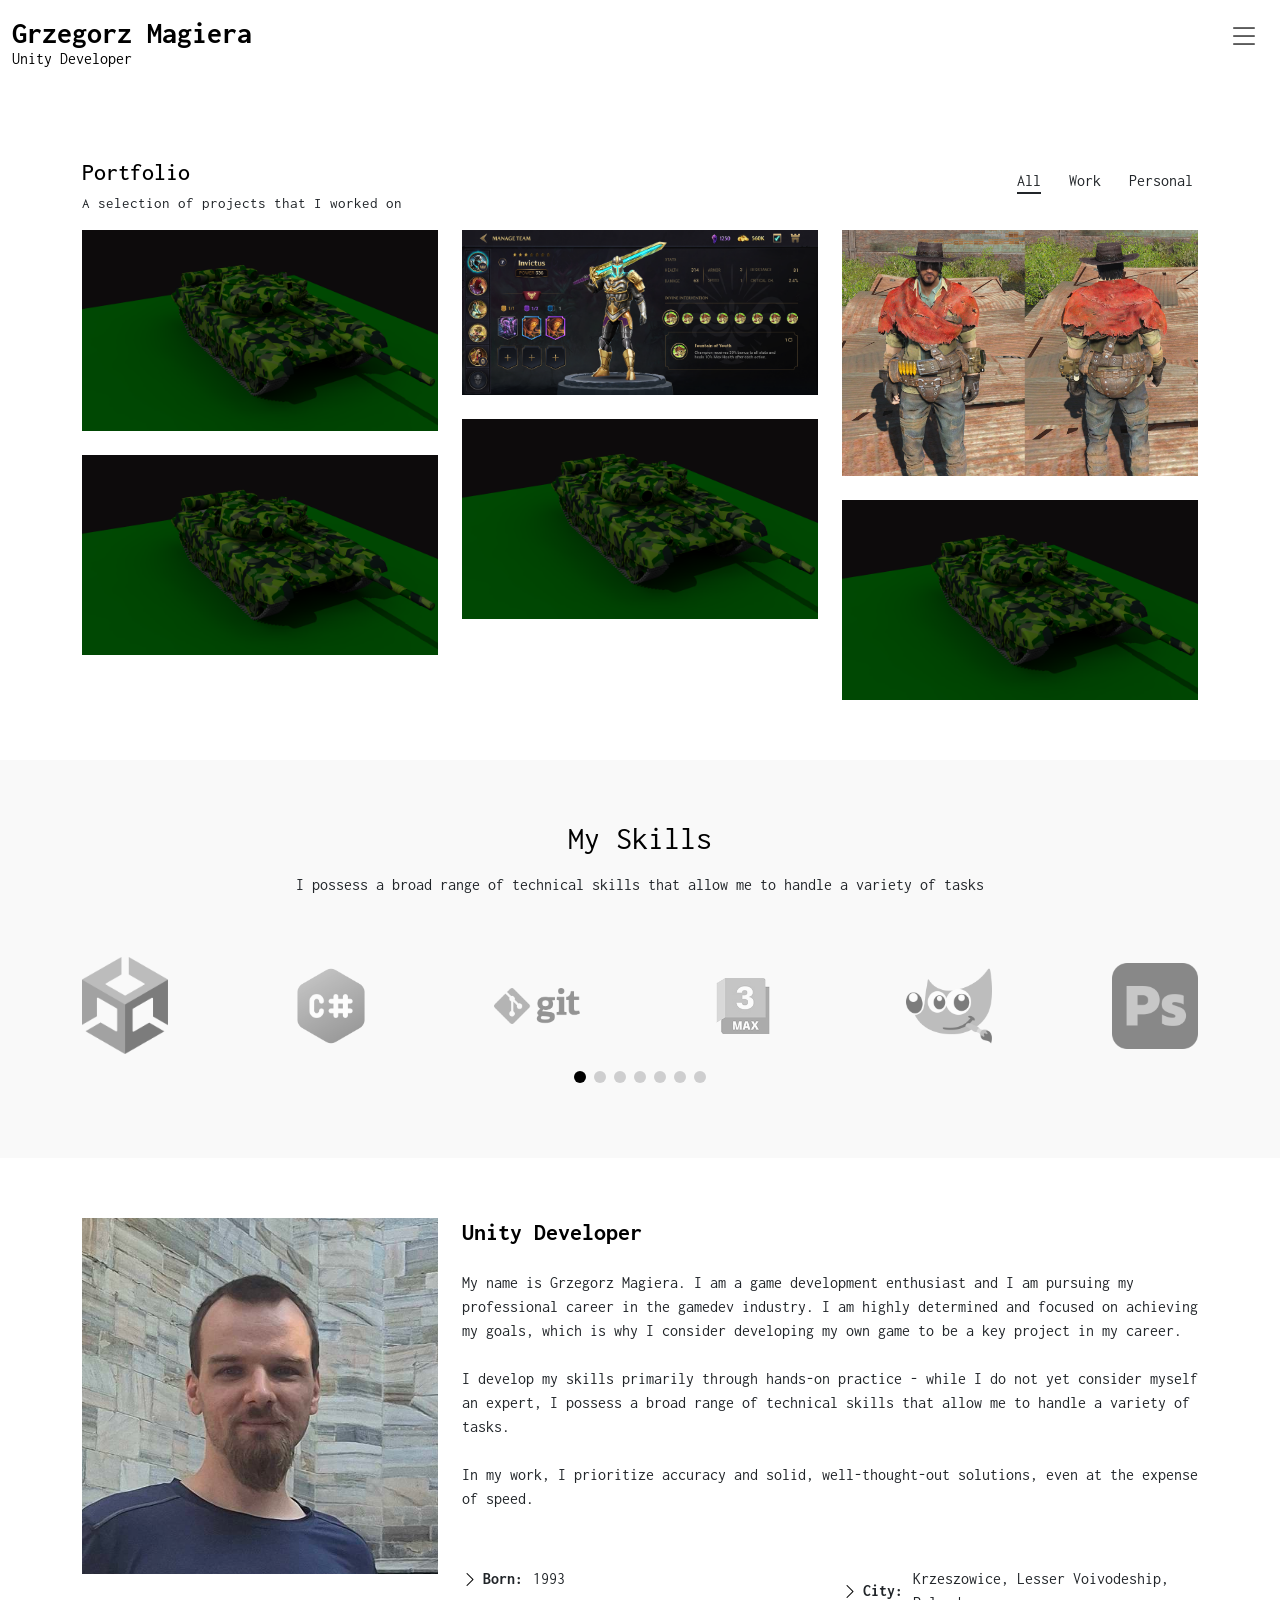
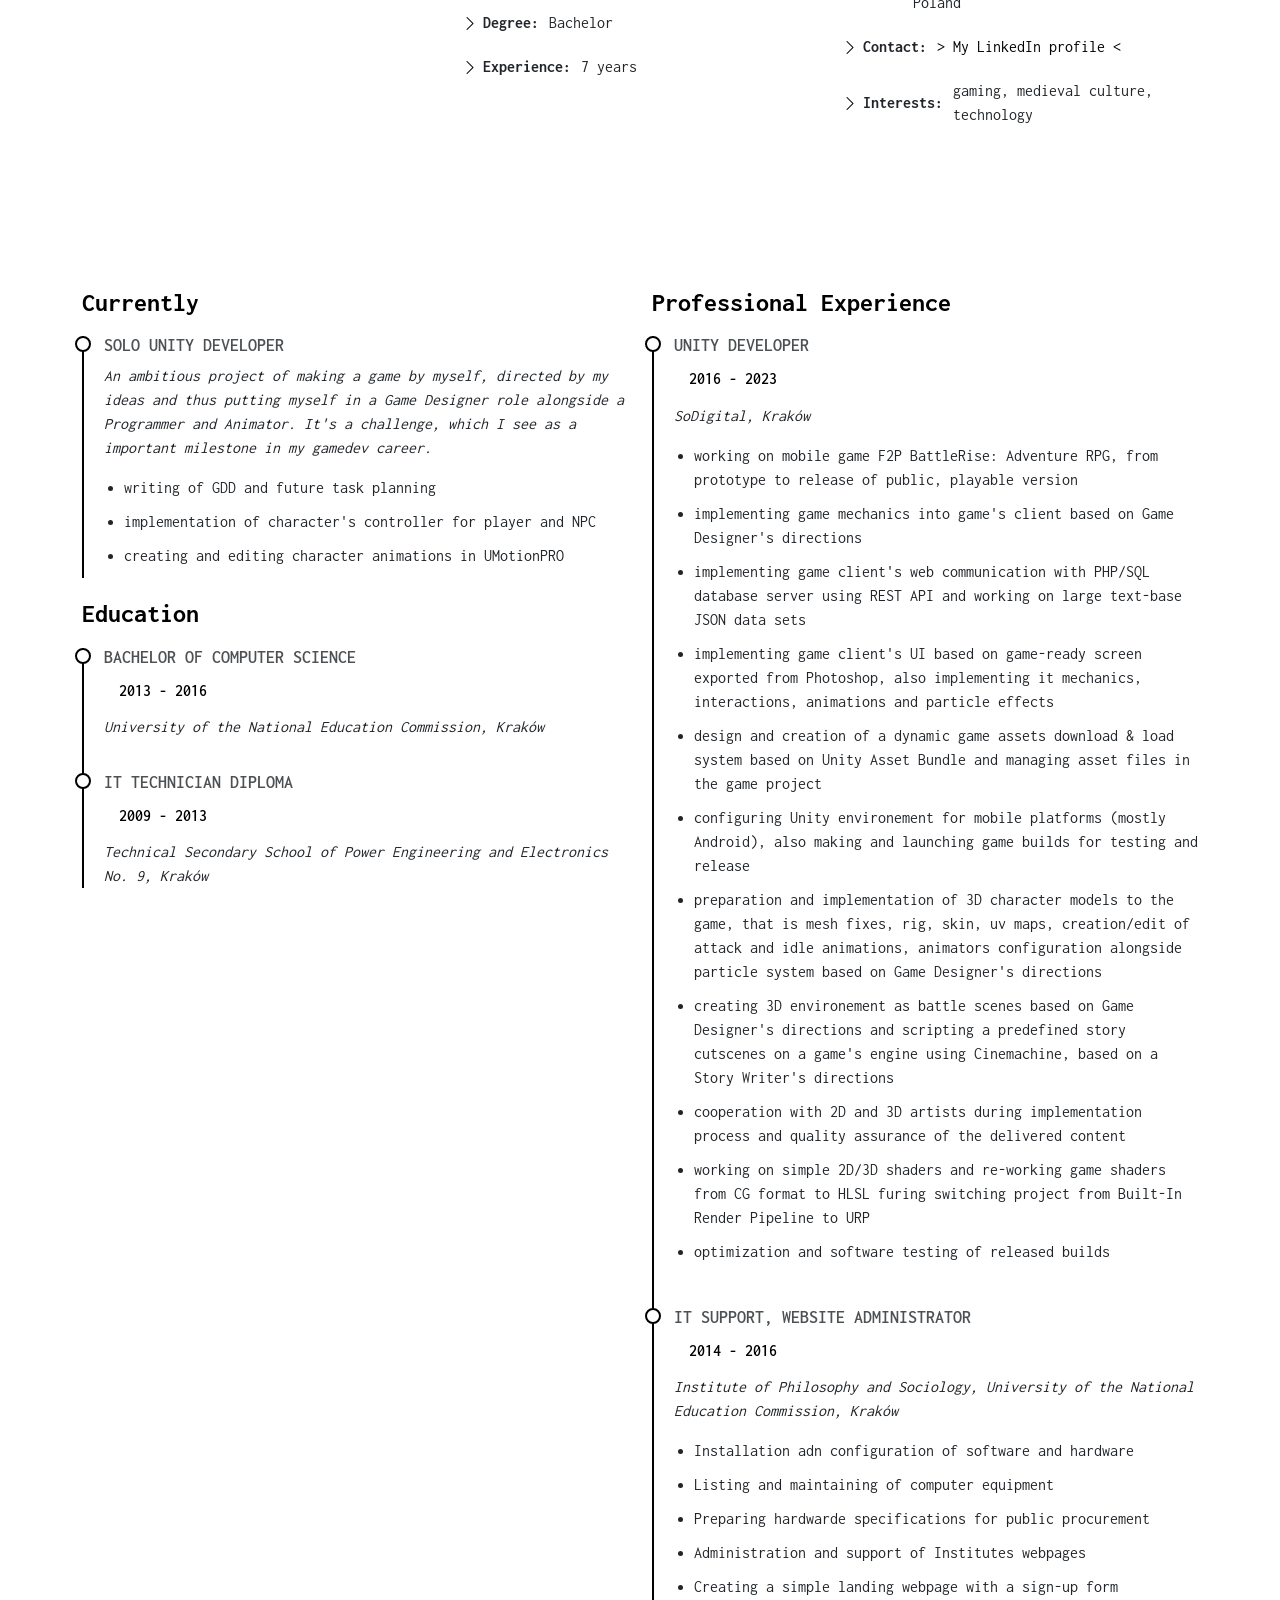
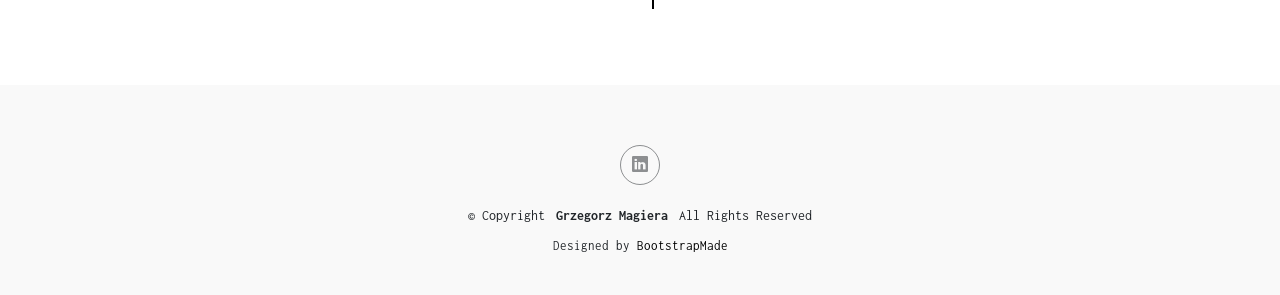
==== commit 84e8f950: "added portfolio sub-pages; added BattleRie and Modding screenshots and videos;" ====
--- a/index.html
+++ b/index.html
@@ -100,28 +100,28 @@
 
             <div class="col-lg-4 col-md-6 portfolio-item isotope-item filter-personal" style="position: absolute; left: 440px; top: 0px;">
               <div class="portfolio-content h-100">
-                <img src="assets/img/portfolio/product-1.jpg" class="img-fluid" alt="">
-                <a href="portfolio-flash-game.html" title="More Details" class="portfolio-info">
-					<h4>Product 1</h4>
-					<p>Lorem ipsum</p>
+                <img src="assets/img/portfolio/br-dr-team.png" class="img-fluid" alt="">
+                <a href="portfolio-battlerise.html" title="More Details" class="portfolio-info">
+					<h4>BattlerRise: Adventure RPG</h4>
+					<p>F2P Mobile Game</p>
                 </a>
               </div>
             </div><!-- End Portfolio Item -->
 
             <div class="col-lg-4 col-md-6 portfolio-item isotope-item filter-branding" style="position: absolute; left: 880px; top: 0px;">
               <div class="portfolio-content h-100">
-                <img src="assets/img/portfolio/branding-1.jpg" class="img-fluid" alt="">
-                <a href="portfolio-details.html" title="More Details" class="portfolio-info">
-                  <h4>Branding 1</h4>
-                  <p>Lorem ipsum</p>
+                <img src="assets/img/portfolio/modding-poncho.jpg" class="img-fluid" alt="">
+                <a href="portfolio-modding.html" title="More Details" class="portfolio-info">
+                  <h4>Modding</h4>
+                  <p>My mod projects</p>
                 </a>
               </div>
             </div><!-- End Portfolio Item -->
 
             <div class="col-lg-4 col-md-6 portfolio-item isotope-item filter-books" style="position: absolute; left: 0px; top: 336px;">
               <div class="portfolio-content h-100">
-                <img src="assets/img/portfolio/books-1.jpg" class="img-fluid" alt="">
-                <a href="portfolio-details.html" title="More Details" class="portfolio-info">
+                <img src="assets/img/portfolio/tank-1.png" class="img-fluid" alt="">
+                <a href="portfolio-bloodwars-mixer.html" title="More Details" class="portfolio-info">
                   <h4>Books 1</h4>
                   <p>Lorem ipsum</p>
                 </a>
@@ -130,8 +130,8 @@
 
             <div class="col-lg-4 col-md-6 portfolio-item isotope-item filter-work" style="position: absolute; left: 440px; top: 336px;">
               <div class="portfolio-content h-100">
-                <img src="assets/img/portfolio/app-2.jpg" class="img-fluid" alt="">
-                <a href="portfolio-details.html" title="More Details" class="portfolio-info">
+                <img src="assets/img/portfolio/tank-1.png" class="img-fluid" alt="">
+                <a href="portfolio-arkanoid-game.html" title="More Details" class="portfolio-info">
                   <h4>App 2</h4>
                   <p>Lorem ipsum</p>
                 </a>
@@ -140,69 +140,9 @@
 
             <div class="col-lg-4 col-md-6 portfolio-item isotope-item filter-personal" style="position: absolute; left: 880px; top: 336px;">
               <div class="portfolio-content h-100">
-                <img src="assets/img/portfolio/product-2.jpg" class="img-fluid" alt="">
-                <a href="portfolio-details.html" title="More Details" class="portfolio-info">
+                <img src="assets/img/portfolio/tank-1.png" class="img-fluid" alt="">
+                <a href="portfolio-solo-project.html" title="More Details" class="portfolio-info">
                   <h4>Product 2</h4>
-                  <p>Lorem ipsum</p>
-                </a>
-              </div>
-            </div><!-- End Portfolio Item -->
-
-            <div class="col-lg-4 col-md-6 portfolio-item isotope-item filter-branding" style="position: absolute; left: 0px; top: 672px;">
-              <div class="portfolio-content h-100">
-                <img src="assets/img/portfolio/branding-2.jpg" class="img-fluid" alt="">
-                <a href="portfolio-details.html" title="More Details" class="portfolio-info">
-                  <h4>Branding 2</h4>
-                  <p>Lorem ipsum</p>
-                </a>
-              </div>
-            </div><!-- End Portfolio Item -->
-
-            <div class="col-lg-4 col-md-6 portfolio-item isotope-item filter-books" style="position: absolute; left: 440px; top: 672px;">
-              <div class="portfolio-content h-100">
-                <img src="assets/img/portfolio/books-2.jpg" class="img-fluid" alt="">
-                <a href="portfolio-details.html" title="More Details" class="portfolio-info">
-                  <h4>Books 2</h4>
-                  <p>Lorem ipsum</p>
-                </a>
-              </div>
-            </div><!-- End Portfolio Item -->
-
-            <div class="col-lg-4 col-md-6 portfolio-item isotope-item filter-work" style="position: absolute; left: 880px; top: 672px;">
-              <div class="portfolio-content h-100">
-                <img src="assets/img/portfolio/app-3.jpg" class="img-fluid" alt="">
-                <a href="portfolio-details.html" title="More Details" class="portfolio-info">
-                  <h4>App 3</h4>
-                  <p>Lorem ipsum</p>
-                </a>
-              </div>
-            </div><!-- End Portfolio Item -->
-
-            <div class="col-lg-4 col-md-6 portfolio-item isotope-item filter-personal" style="position: absolute; left: 0px; top: 1008px;">
-              <div class="portfolio-content h-100">
-                <img src="assets/img/portfolio/product-3.jpg" class="img-fluid" alt="">
-                <a href="portfolio-details.html" title="More Details" class="portfolio-info">
-                  <h4>Product 3</h4>
-                  <p>Lorem ipsum</p>
-                </a>
-              </div>
-            </div><!-- End Portfolio Item -->
-
-            <div class="col-lg-4 col-md-6 portfolio-item isotope-item filter-branding" style="position: absolute; left: 440px; top: 1008px;">
-              <div class="portfolio-content h-100">
-                <img src="assets/img/portfolio/branding-3.jpg" class="img-fluid" alt="">
-                <a href="portfolio-details.html" title="More Details" class="portfolio-info">
-                  <h4>Branding 3</h4>
-                  <p>Lorem ipsum</p>
-                </a>
-              </div>
-            </div><!-- End Portfolio Item -->
-
-            <div class="col-lg-4 col-md-6 portfolio-item isotope-item filter-books" style="position: absolute; left: 880px; top: 1008px;">
-              <div class="portfolio-content h-100">
-                <img src="assets/img/portfolio/books-3.jpg" class="img-fluid" alt="">
-                <a href="portfolio-details.html" title="More Details" class="portfolio-info">
-                  <h4>Books 3</h4>
                   <p>Lorem ipsum</p>
                 </a>
               </div>
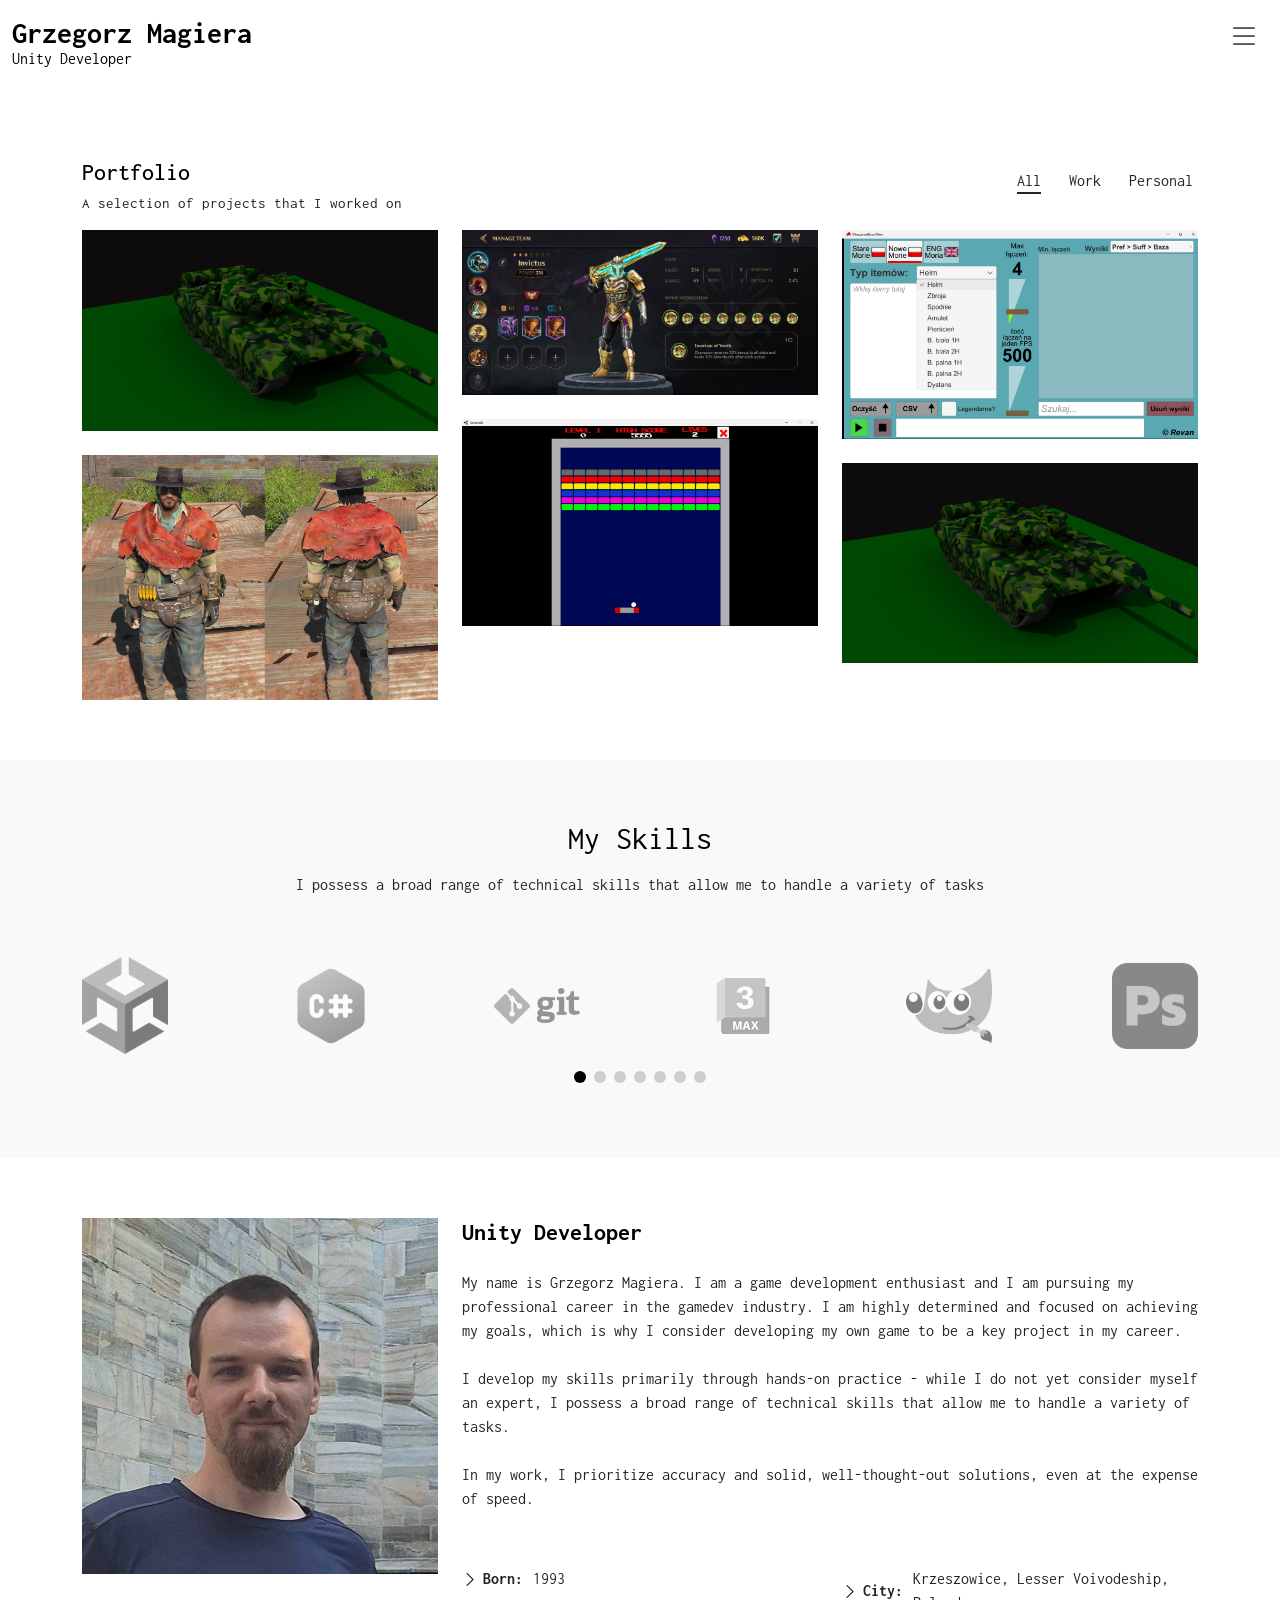
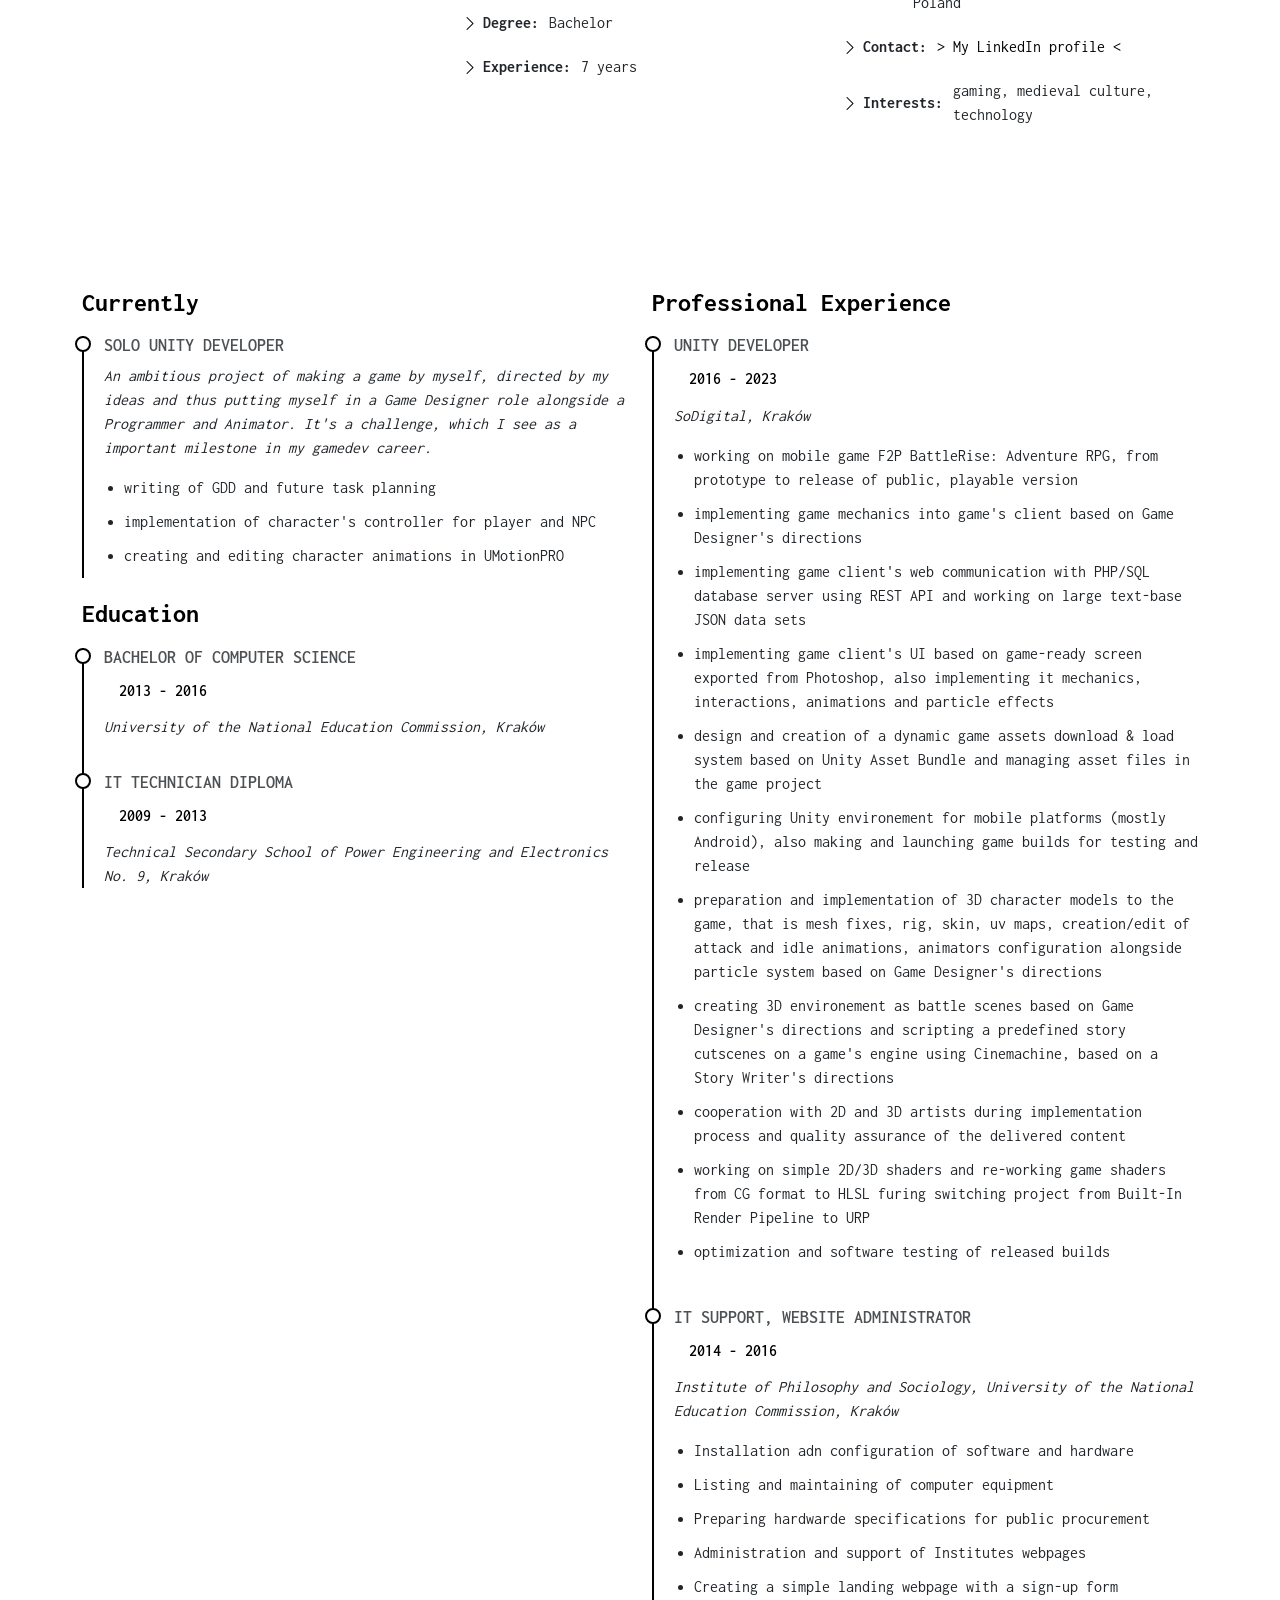
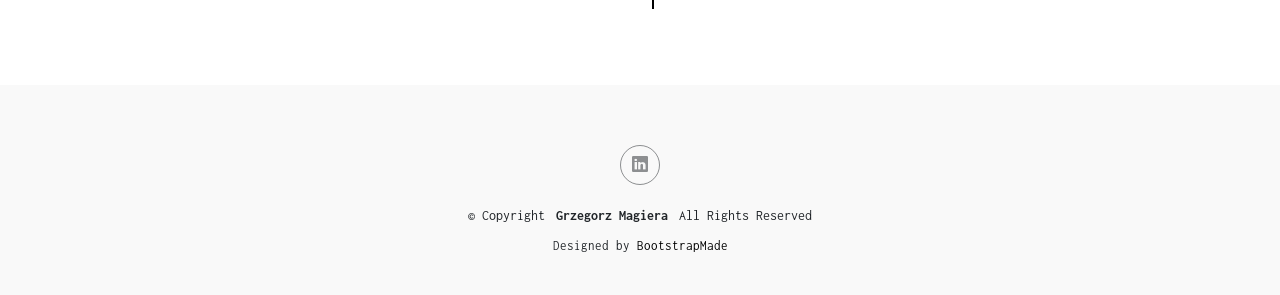
==== commit 1e2d507b: "added screenshots for BloodWars Mixer and Arkanoid game" ====
--- a/index.html
+++ b/index.html
@@ -87,63 +87,63 @@
           </div>
 
           <div class="row gy-4 isotope-container" data-aos="fade-up" data-aos-delay="200" style="position: relative; height: 1344px;">
-		  
-            <div class="col-lg-4 col-md-6 portfolio-item isotope-item filter-work" style="position: absolute; left: 0px; top: 0px;">
+			
+			<div class="col-lg-4 col-md-6 portfolio-item isotope-item filter-personal" style="position: absolute; left: 880px; top: 336px;">
+              <div class="portfolio-content h-100">
+                <img src="assets/img/portfolio/tank-1.png" class="img-fluid" alt="">
+                <a href="portfolio-solo-project.html" title="More Details" class="portfolio-info">
+                  <h4>Personal game project</h4>
+                  <p>Solo dev challenge</p>
+                </a>
+              </div>
+            </div><!-- End Portfolio Item -->
+			
+            <div class="col-lg-4 col-md-6 portfolio-item isotope-item filter-personal" style="position: absolute; left: 440px; top: 0px;">
+              <div class="portfolio-content h-100">
+                <img src="assets/img/portfolio/br-dr-team.png" class="img-fluid" alt="">
+                <a href="portfolio-battlerise.html" title="More Details" class="portfolio-info">
+					<h4>BattlerRise: Adventure RPG</h4>
+					<p>F2P Mobile Game</p>
+                </a>
+              </div>
+            </div><!-- End Portfolio Item -->
+
+            <div class="col-lg-4 col-md-6 portfolio-item isotope-item filter-books" style="position: absolute; left: 0px; top: 336px;">
+              <div class="portfolio-content h-100">
+                <img src="assets/img/portfolio/bw-mixer.jpg" class="img-fluid" alt="">
+                <a href="portfolio-bloodwars-mixer.html" title="More Details" class="portfolio-info">
+                  <h4>BloodWars Item Mixer</h4>
+                  <p>App for a web game community</p>
+                </a>
+              </div>
+            </div><!-- End Portfolio Item -->
+
+            <div class="col-lg-4 col-md-6 portfolio-item isotope-item filter-work" style="position: absolute; left: 440px; top: 336px;">
+              <div class="portfolio-content h-100">
+                <img src="assets/img/portfolio/arkanoid-2.jpg" class="img-fluid" alt="">
+                <a href="portfolio-arkanoid.html" title="More Details" class="portfolio-info">
+                  <h4>Arkanoid</h4>
+                  <p>A jam project</p>
+                </a>
+              </div>
+            </div><!-- End Portfolio Item -->
+			
+			<div class="col-lg-4 col-md-6 portfolio-item isotope-item filter-branding" style="position: absolute; left: 880px; top: 0px;">
+              <div class="portfolio-content h-100">
+                <img src="assets/img/portfolio/modding-poncho.jpg" class="img-fluid" alt="">
+                <a href="portfolio-modding.html" title="More Details" class="portfolio-info">
+                  <h4>Modding</h4>
+                  <p>My mod projects</p>
+                </a>
+              </div>
+            </div><!-- End Portfolio Item -->
+			
+			<div class="col-lg-4 col-md-6 portfolio-item isotope-item filter-work" style="position: absolute; left: 0px; top: 0px;">
 			  <div class="portfolio-content h-100">
                 <img src="assets/img/portfolio/tank-1.png" class="img-fluid" alt="">
                 <a href="portfolio-tank.html" title="More Details" class="portfolio-info">
                   <h4>T-72 Tank</h4>
-                  <p>A school 3D graphics project</p>
-                </a>
-              </div>
-            </div><!-- End Portfolio Item -->
-
-            <div class="col-lg-4 col-md-6 portfolio-item isotope-item filter-personal" style="position: absolute; left: 440px; top: 0px;">
-              <div class="portfolio-content h-100">
-                <img src="assets/img/portfolio/br-dr-team.png" class="img-fluid" alt="">
-                <a href="portfolio-battlerise.html" title="More Details" class="portfolio-info">
-					<h4>BattlerRise: Adventure RPG</h4>
-					<p>F2P Mobile Game</p>
-                </a>
-              </div>
-            </div><!-- End Portfolio Item -->
-
-            <div class="col-lg-4 col-md-6 portfolio-item isotope-item filter-branding" style="position: absolute; left: 880px; top: 0px;">
-              <div class="portfolio-content h-100">
-                <img src="assets/img/portfolio/modding-poncho.jpg" class="img-fluid" alt="">
-                <a href="portfolio-modding.html" title="More Details" class="portfolio-info">
-                  <h4>Modding</h4>
-                  <p>My mod projects</p>
-                </a>
-              </div>
-            </div><!-- End Portfolio Item -->
-
-            <div class="col-lg-4 col-md-6 portfolio-item isotope-item filter-books" style="position: absolute; left: 0px; top: 336px;">
-              <div class="portfolio-content h-100">
-                <img src="assets/img/portfolio/tank-1.png" class="img-fluid" alt="">
-                <a href="portfolio-bloodwars-mixer.html" title="More Details" class="portfolio-info">
-                  <h4>Books 1</h4>
-                  <p>Lorem ipsum</p>
-                </a>
-              </div>
-            </div><!-- End Portfolio Item -->
-
-            <div class="col-lg-4 col-md-6 portfolio-item isotope-item filter-work" style="position: absolute; left: 440px; top: 336px;">
-              <div class="portfolio-content h-100">
-                <img src="assets/img/portfolio/tank-1.png" class="img-fluid" alt="">
-                <a href="portfolio-arkanoid-game.html" title="More Details" class="portfolio-info">
-                  <h4>App 2</h4>
-                  <p>Lorem ipsum</p>
-                </a>
-              </div>
-            </div><!-- End Portfolio Item -->
-
-            <div class="col-lg-4 col-md-6 portfolio-item isotope-item filter-personal" style="position: absolute; left: 880px; top: 336px;">
-              <div class="portfolio-content h-100">
-                <img src="assets/img/portfolio/tank-1.png" class="img-fluid" alt="">
-                <a href="portfolio-solo-project.html" title="More Details" class="portfolio-info">
-                  <h4>Product 2</h4>
-                  <p>Lorem ipsum</p>
+                  <p>A school project</p>
                 </a>
               </div>
             </div><!-- End Portfolio Item -->
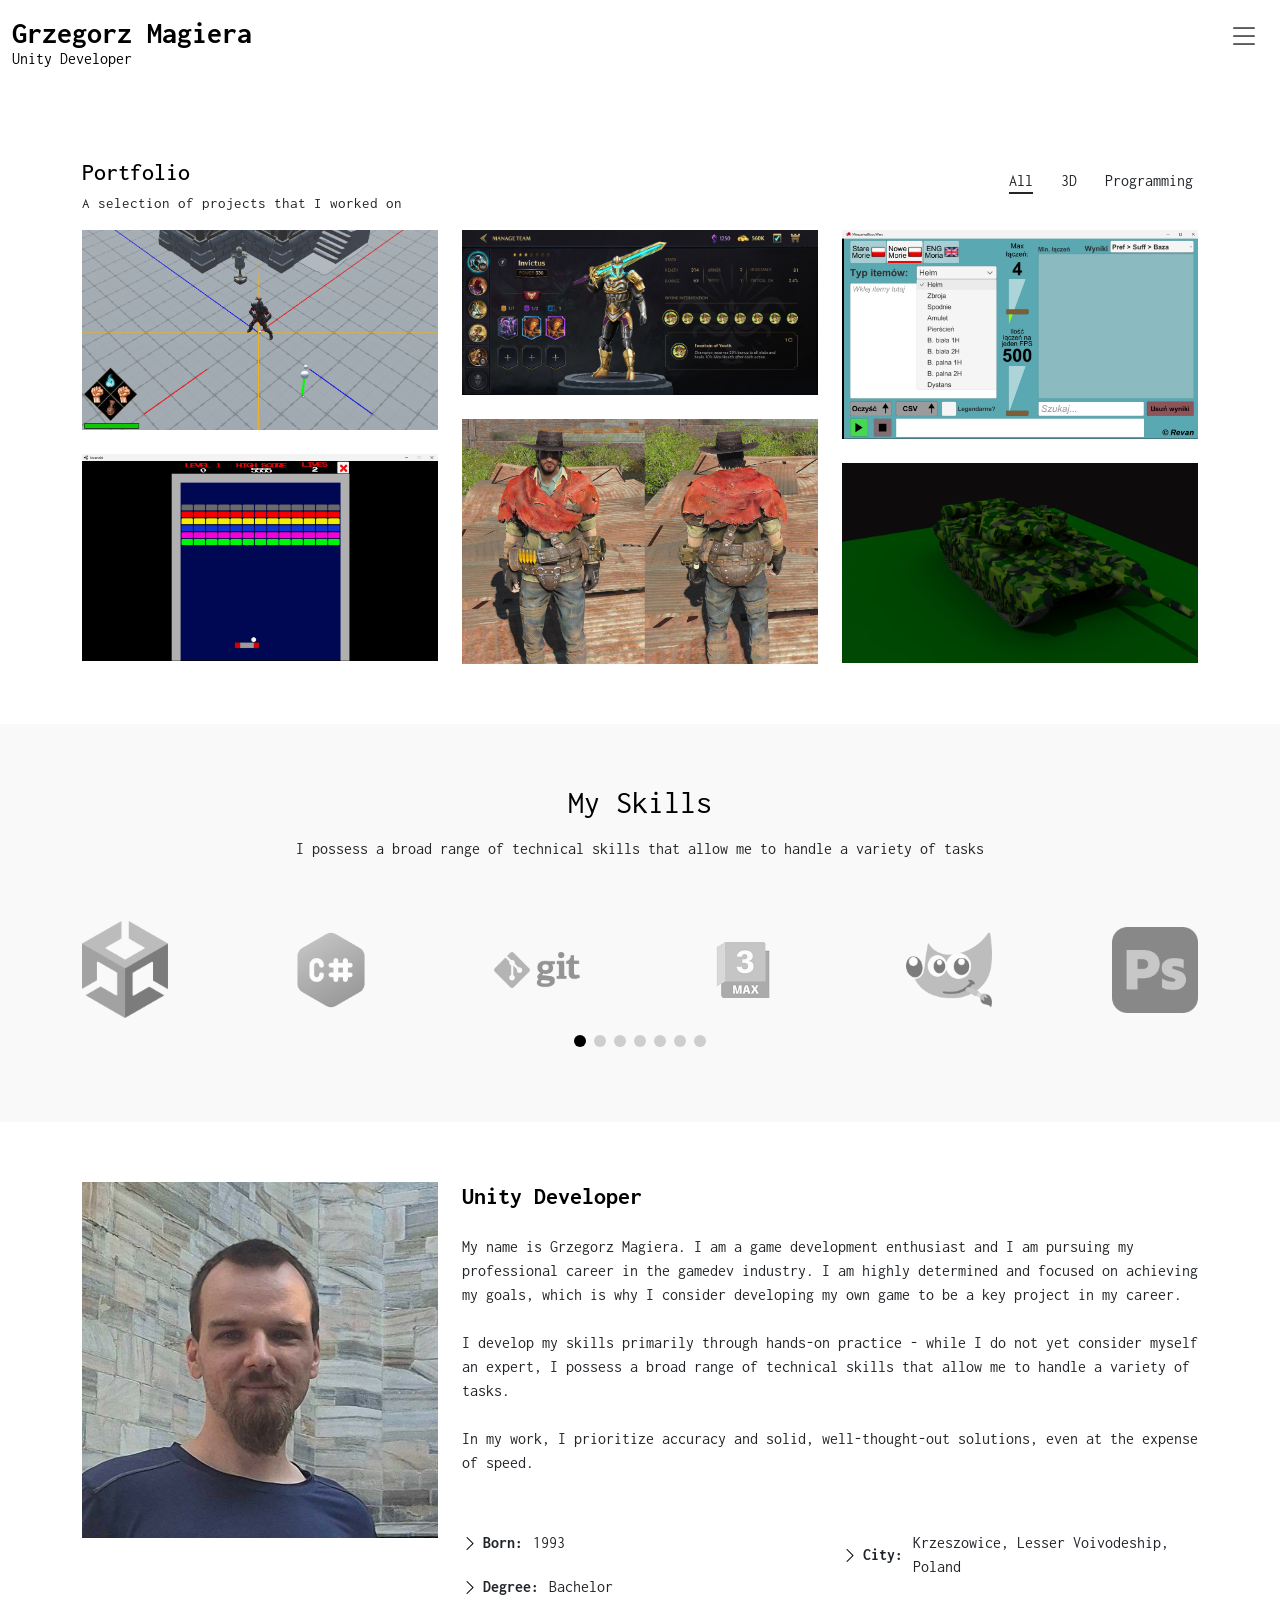
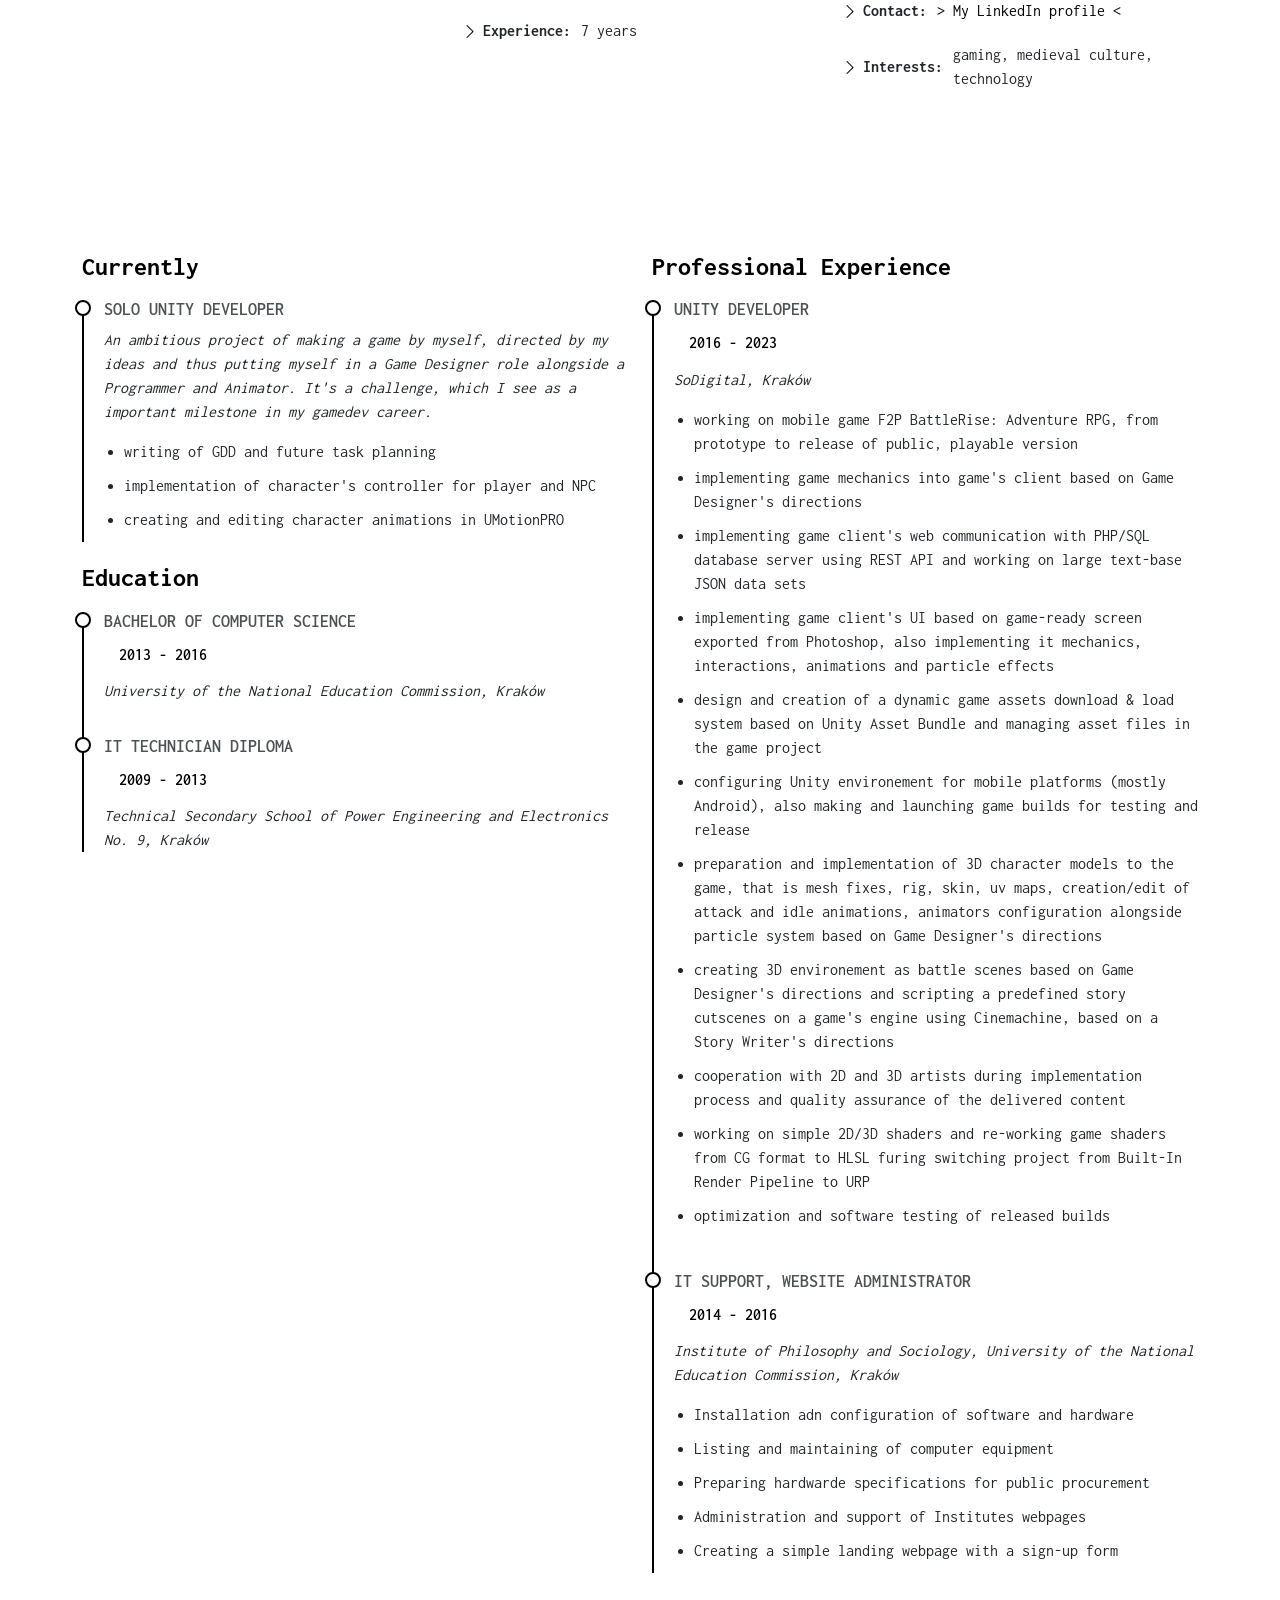
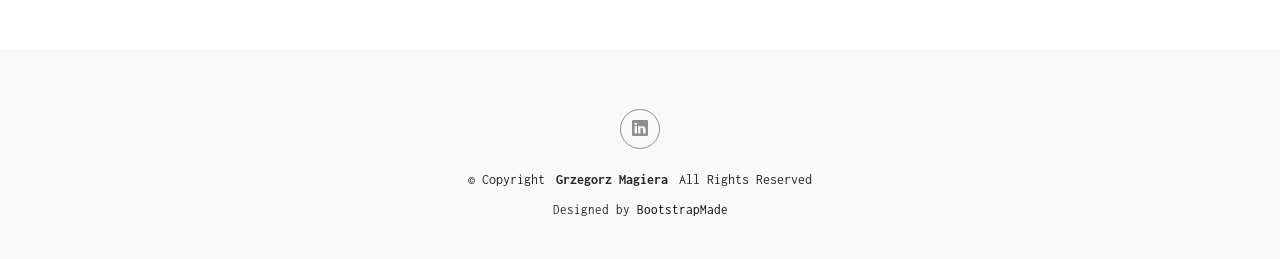
==== commit d1880285: "added unity solo project screenshots; added descriptions for portfolio elements; better filters;" ====
--- a/index.html
+++ b/index.html
@@ -80,25 +80,25 @@
             <div class="col-lg-5 text-center text-lg-end">
               <ul class="portfolio-filters isotope-filters" data-aos="fade-up" data-aos-delay="100">
                 <li data-filter="*" class="filter-active">All</li>
-                <li data-filter=".filter-work">Work</li>
-                <li data-filter=".filter-personal">Personal</li>
+                <li data-filter=".filter-3d">3D</li>
+                <li data-filter=".filter-programming">Programming</li>
               </ul><!-- End Portfolio Filters -->
             </div>
           </div>
 
           <div class="row gy-4 isotope-container" data-aos="fade-up" data-aos-delay="200" style="position: relative; height: 1344px;">
 			
-			<div class="col-lg-4 col-md-6 portfolio-item isotope-item filter-personal" style="position: absolute; left: 880px; top: 336px;">
-              <div class="portfolio-content h-100">
-                <img src="assets/img/portfolio/tank-1.png" class="img-fluid" alt="">
+			<div class="col-lg-4 col-md-6 portfolio-item isotope-item filter-programming" style="position: absolute; left: 880px; top: 336px;">
+              <div class="portfolio-content h-100">
+                <img src="assets/img/portfolio/unity-solo-char.jpg" class="img-fluid" alt="">
                 <a href="portfolio-solo-project.html" title="More Details" class="portfolio-info">
-                  <h4>Personal game project</h4>
-                  <p>Solo dev challenge</p>
+                  <h4>Solo game project</h4>
+                  <p>Work in progress</p>
                 </a>
               </div>
             </div><!-- End Portfolio Item -->
 			
-            <div class="col-lg-4 col-md-6 portfolio-item isotope-item filter-personal" style="position: absolute; left: 440px; top: 0px;">
+            <div class="col-lg-4 col-md-6 portfolio-item isotope-item filter-3d filter-programming" style="position: absolute; left: 440px; top: 0px;">
               <div class="portfolio-content h-100">
                 <img src="assets/img/portfolio/br-dr-team.png" class="img-fluid" alt="">
                 <a href="portfolio-battlerise.html" title="More Details" class="portfolio-info">
@@ -108,7 +108,7 @@
               </div>
             </div><!-- End Portfolio Item -->
 
-            <div class="col-lg-4 col-md-6 portfolio-item isotope-item filter-books" style="position: absolute; left: 0px; top: 336px;">
+            <div class="col-lg-4 col-md-6 portfolio-item isotope-item filter-programming" style="position: absolute; left: 0px; top: 336px;">
               <div class="portfolio-content h-100">
                 <img src="assets/img/portfolio/bw-mixer.jpg" class="img-fluid" alt="">
                 <a href="portfolio-bloodwars-mixer.html" title="More Details" class="portfolio-info">
@@ -117,8 +117,18 @@
                 </a>
               </div>
             </div><!-- End Portfolio Item -->
-
-            <div class="col-lg-4 col-md-6 portfolio-item isotope-item filter-work" style="position: absolute; left: 440px; top: 336px;">
+			
+			<div class="col-lg-4 col-md-6 portfolio-item isotope-item filter-3d" style="position: absolute; left: 880px; top: 0px;">
+              <div class="portfolio-content h-100">
+                <img src="assets/img/portfolio/modding-poncho.jpg" class="img-fluid" alt="">
+                <a href="portfolio-modding.html" title="More Details" class="portfolio-info">
+                  <h4>Modding</h4>
+                  <p>My mod projects</p>
+                </a>
+              </div>
+            </div><!-- End Portfolio Item -->
+
+            <div class="col-lg-4 col-md-6 portfolio-item isotope-item filter-work filter-programming" style="position: absolute; left: 440px; top: 336px;">
               <div class="portfolio-content h-100">
                 <img src="assets/img/portfolio/arkanoid-2.jpg" class="img-fluid" alt="">
                 <a href="portfolio-arkanoid.html" title="More Details" class="portfolio-info">
@@ -128,21 +138,11 @@
               </div>
             </div><!-- End Portfolio Item -->
 			
-			<div class="col-lg-4 col-md-6 portfolio-item isotope-item filter-branding" style="position: absolute; left: 880px; top: 0px;">
-              <div class="portfolio-content h-100">
-                <img src="assets/img/portfolio/modding-poncho.jpg" class="img-fluid" alt="">
-                <a href="portfolio-modding.html" title="More Details" class="portfolio-info">
-                  <h4>Modding</h4>
-                  <p>My mod projects</p>
-                </a>
-              </div>
-            </div><!-- End Portfolio Item -->
-			
-			<div class="col-lg-4 col-md-6 portfolio-item isotope-item filter-work" style="position: absolute; left: 0px; top: 0px;">
+			<div class="col-lg-4 col-md-6 portfolio-item isotope-item filter-3d" style="position: absolute; left: 0px; top: 0px;">
 			  <div class="portfolio-content h-100">
                 <img src="assets/img/portfolio/tank-1.png" class="img-fluid" alt="">
                 <a href="portfolio-tank.html" title="More Details" class="portfolio-info">
-                  <h4>T-72 Tank</h4>
+                  <h4>T-72 Tank Model</h4>
                   <p>A school project</p>
                 </a>
               </div>
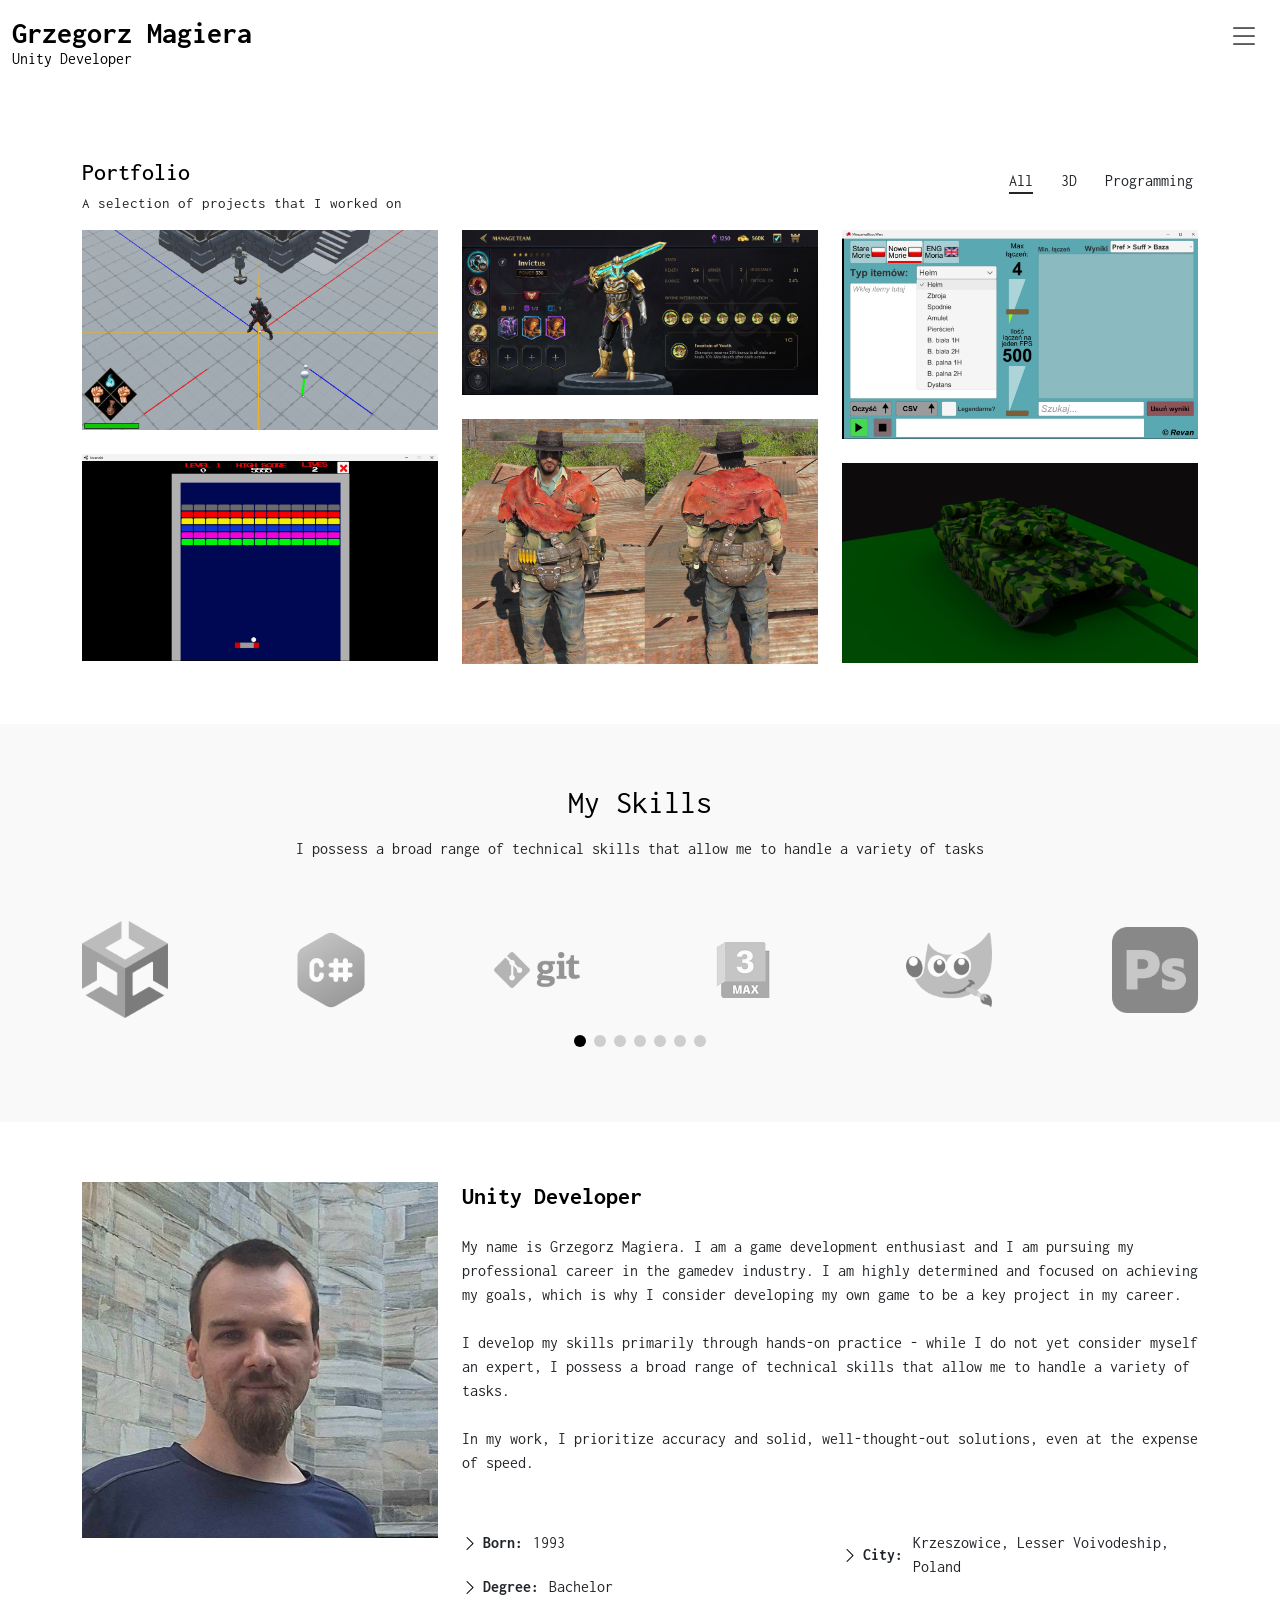
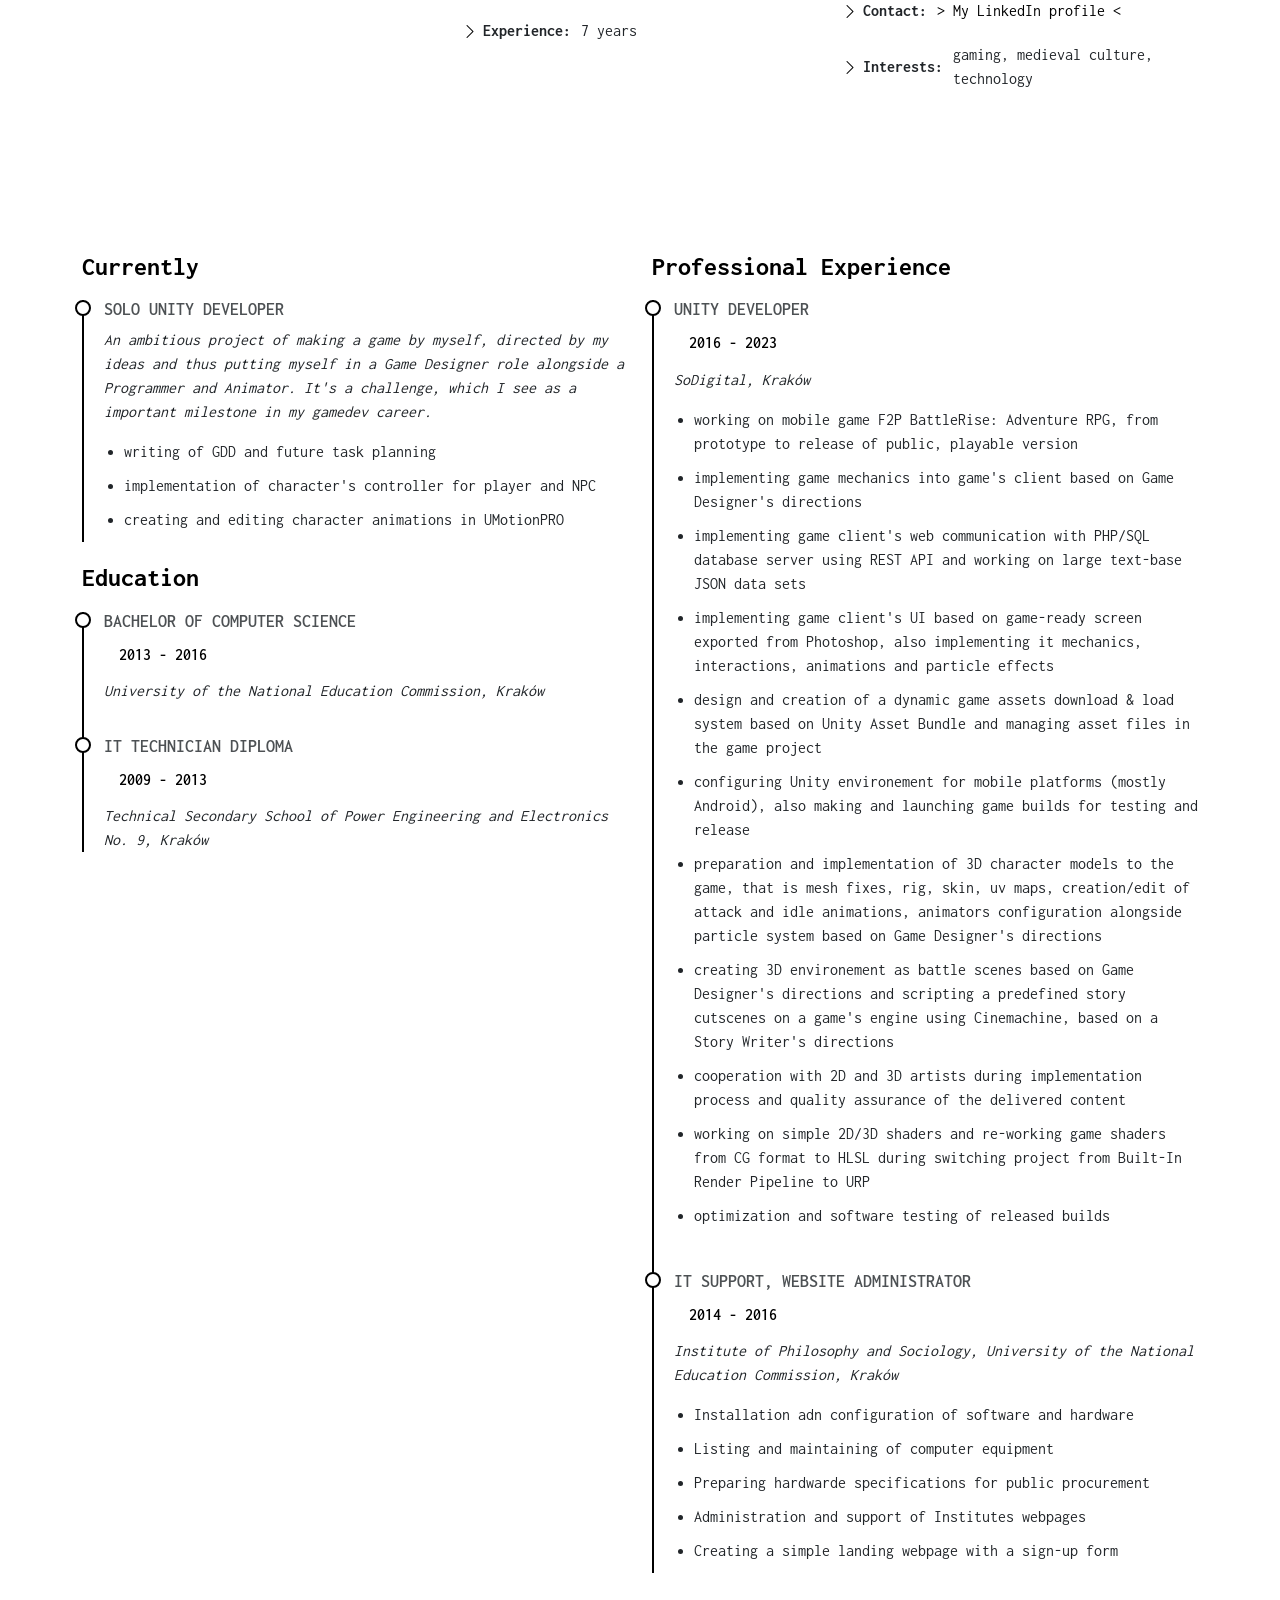
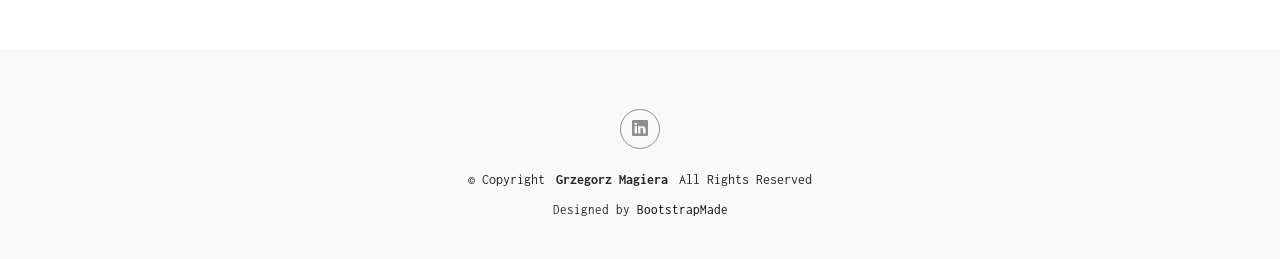
==== commit 372d008d: "typo fix" ====
--- a/index.html
+++ b/index.html
@@ -314,7 +314,7 @@
 				<li>preparation and implementation of 3D character models to the game, that is mesh fixes, rig, skin, uv maps, creation/edit of attack and idle animations, animators configuration alongside particle system based on Game Designer's directions</li>
 				<li>creating 3D environement as battle scenes based on Game Designer's directions and scripting a predefined story cutscenes on a game's engine using Cinemachine, based on a Story Writer's directions</li>
 				<li>cooperation with 2D and 3D artists during implementation process and quality assurance of the delivered content</li>
-				<li>working on simple 2D/3D shaders and re-working game shaders from CG format to HLSL furing switching project from Built-In Render Pipeline to URP</li>
+				<li>working on simple 2D/3D shaders and re-working game shaders from CG format to HLSL during switching project from Built-In Render Pipeline to URP</li>
 				<li>optimization and software testing of released builds</li>
               </ul>
             </div><!-- Edn Resume Item -->
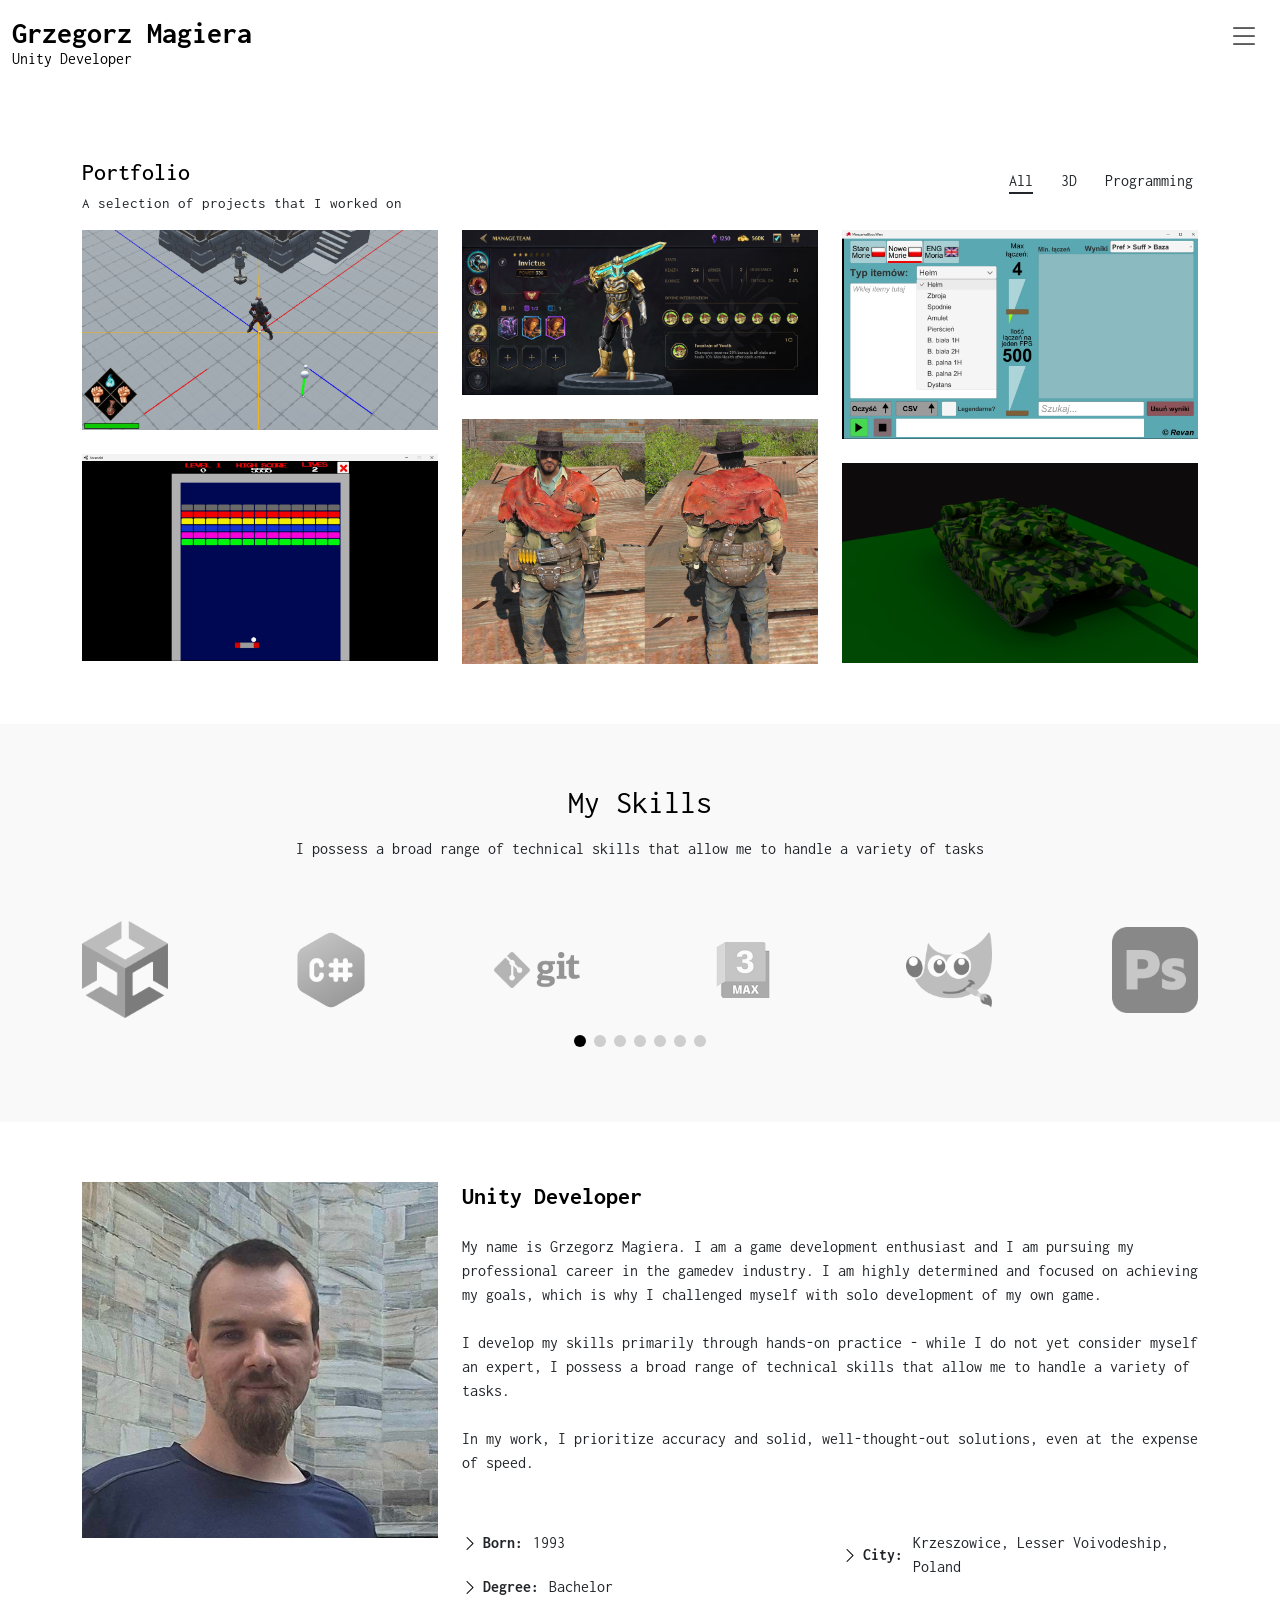
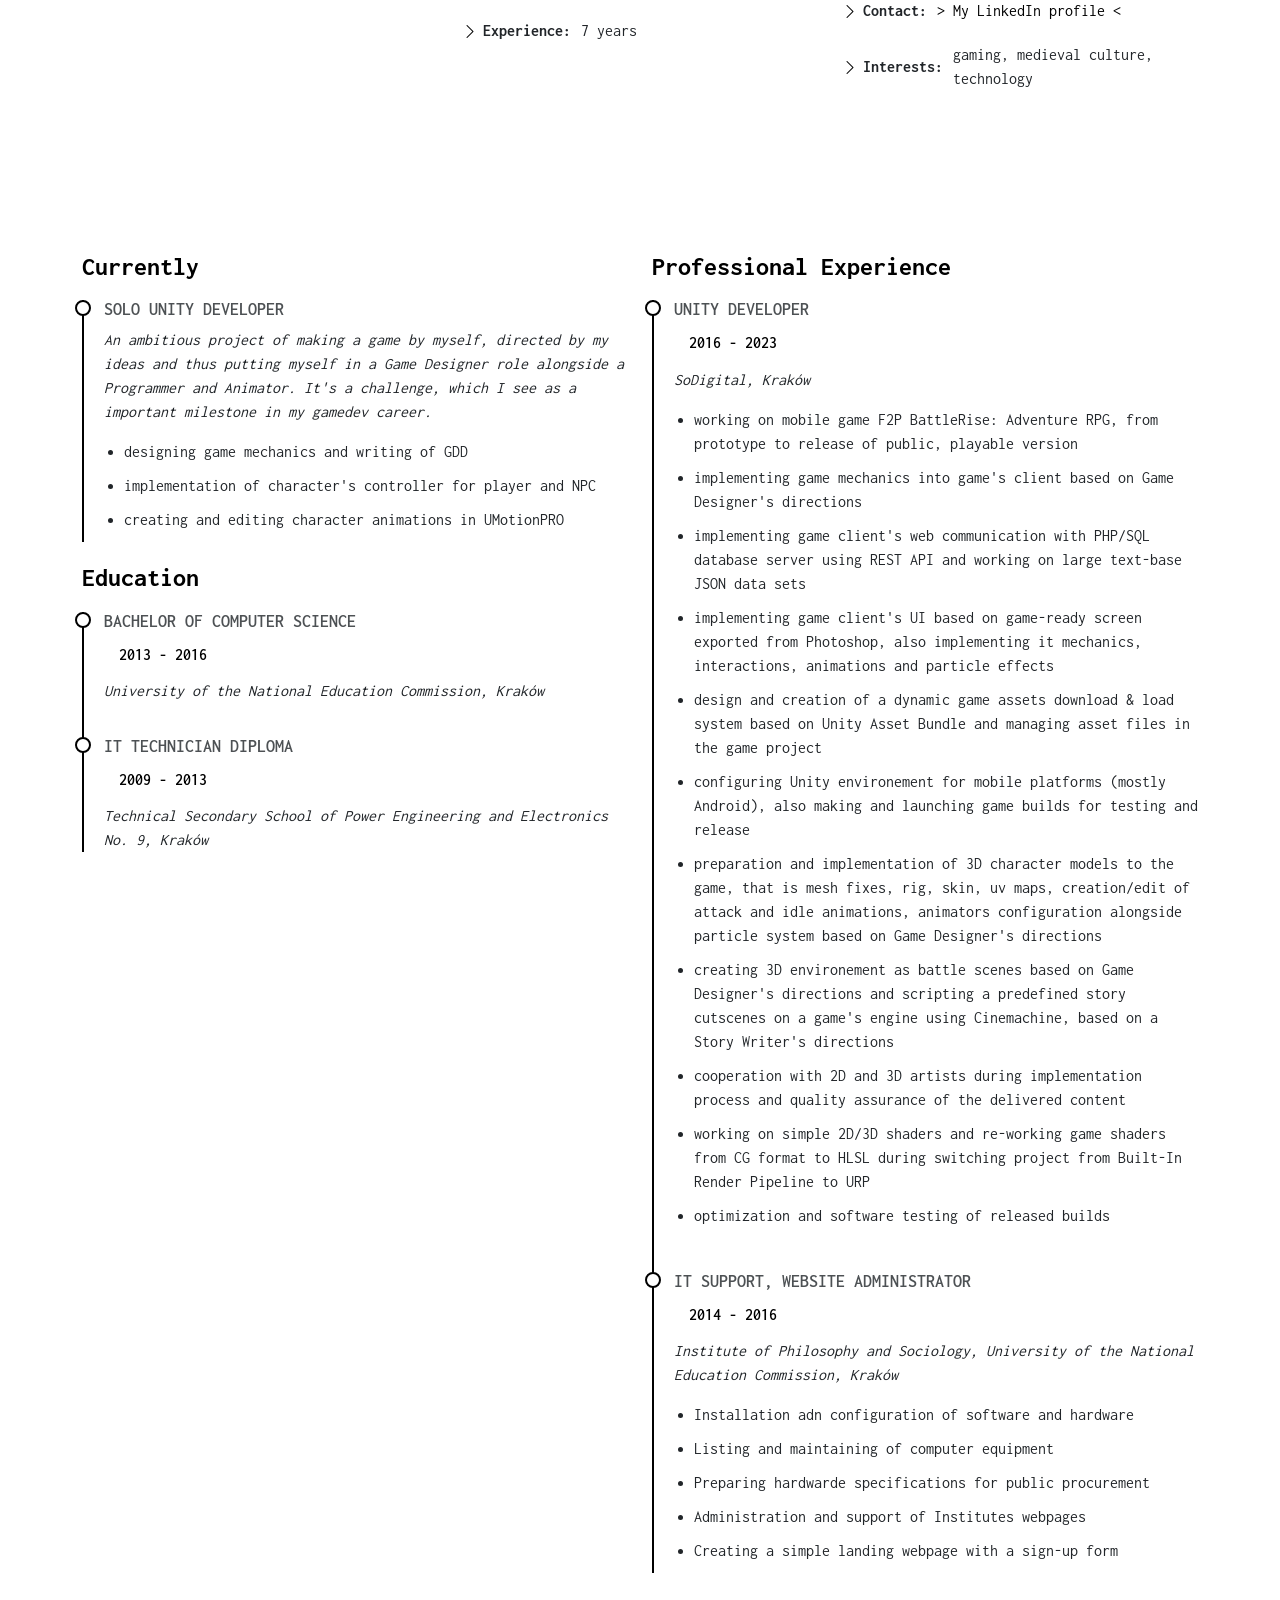
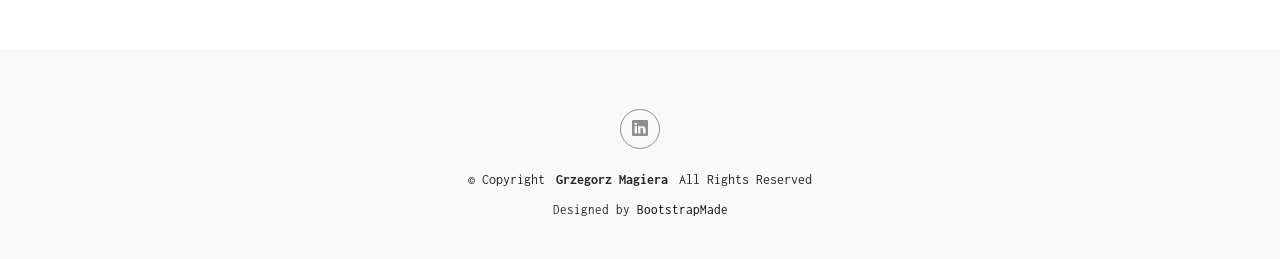
==== commit 10e99365: "resume update" ====
--- a/index.html
+++ b/index.html
@@ -230,7 +230,7 @@
             <h2>Unity Developer</h2>
             <p class="py-3">
 				My name is Grzegorz Magiera. I am a game development enthusiast and I am pursuing my professional career in the gamedev industry.
-				I am highly determined and focused on achieving my goals, which is why I consider developing my own game to be a key project in my career.</br></br>
+				I am highly determined and focused on achieving my goals, which is why I challenged myself with solo development of my own game.</br></br>
 				I develop my skills primarily through hands-on practice - while I do not yet consider myself an expert, I possess a broad range of technical skills that allow me to handle a variety of tasks.</br></br>
 				In my work, I prioritize accuracy and solid, well-thought-out solutions, even at the expense of speed.</br></br>
             </p>
@@ -277,7 +277,7 @@
               <h4>Solo Unity Developer</h4>
               <p><em>An ambitious project of making a game by myself, directed by my ideas and thus putting myself in a Game Designer role alongside a Programmer and Animator. It's a challenge, which I see as a important milestone in my gamedev career.</em></p>
               <ul>
-                <li>writing of GDD and future task planning</li>
+                <li>designing game mechanics and writing of GDD</li>
                 <li>implementation of character's controller for player and NPC</li>
                 <li>creating and editing character animations in UMotionPRO</li>
               </ul>
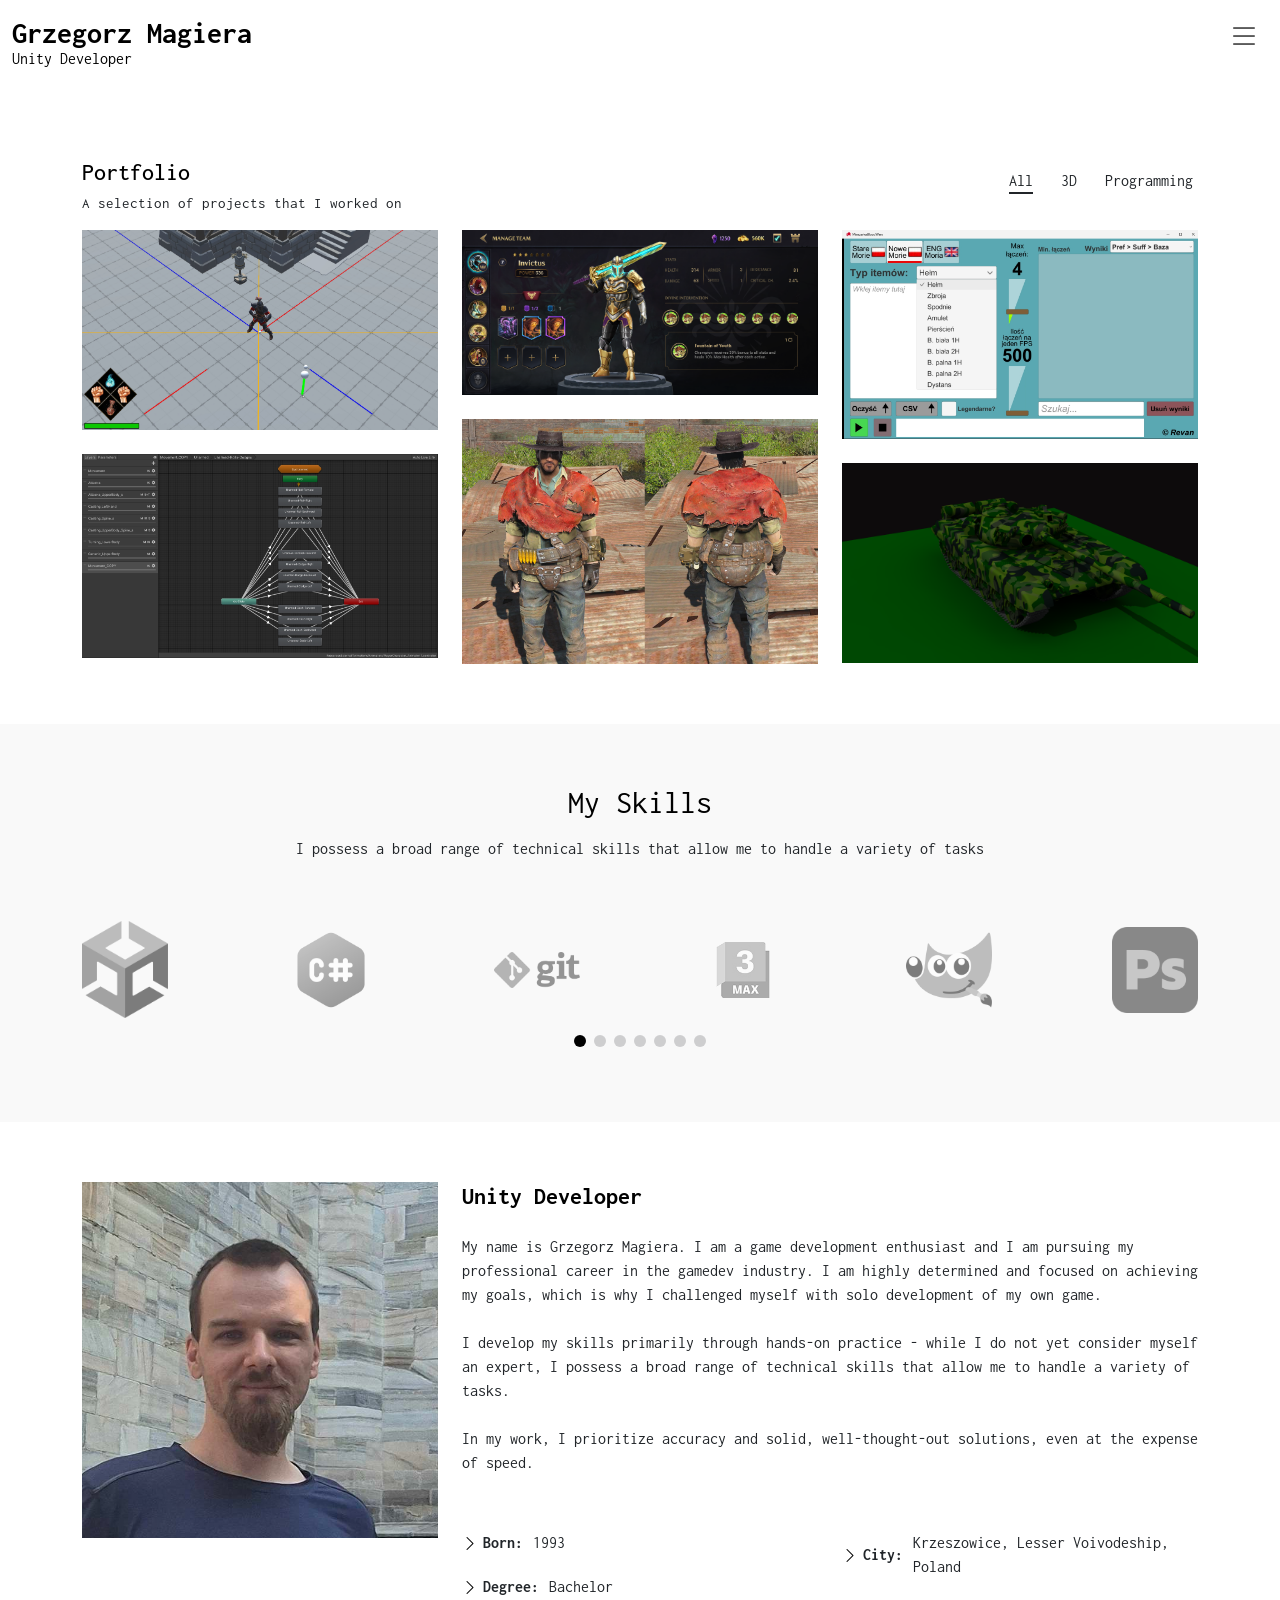
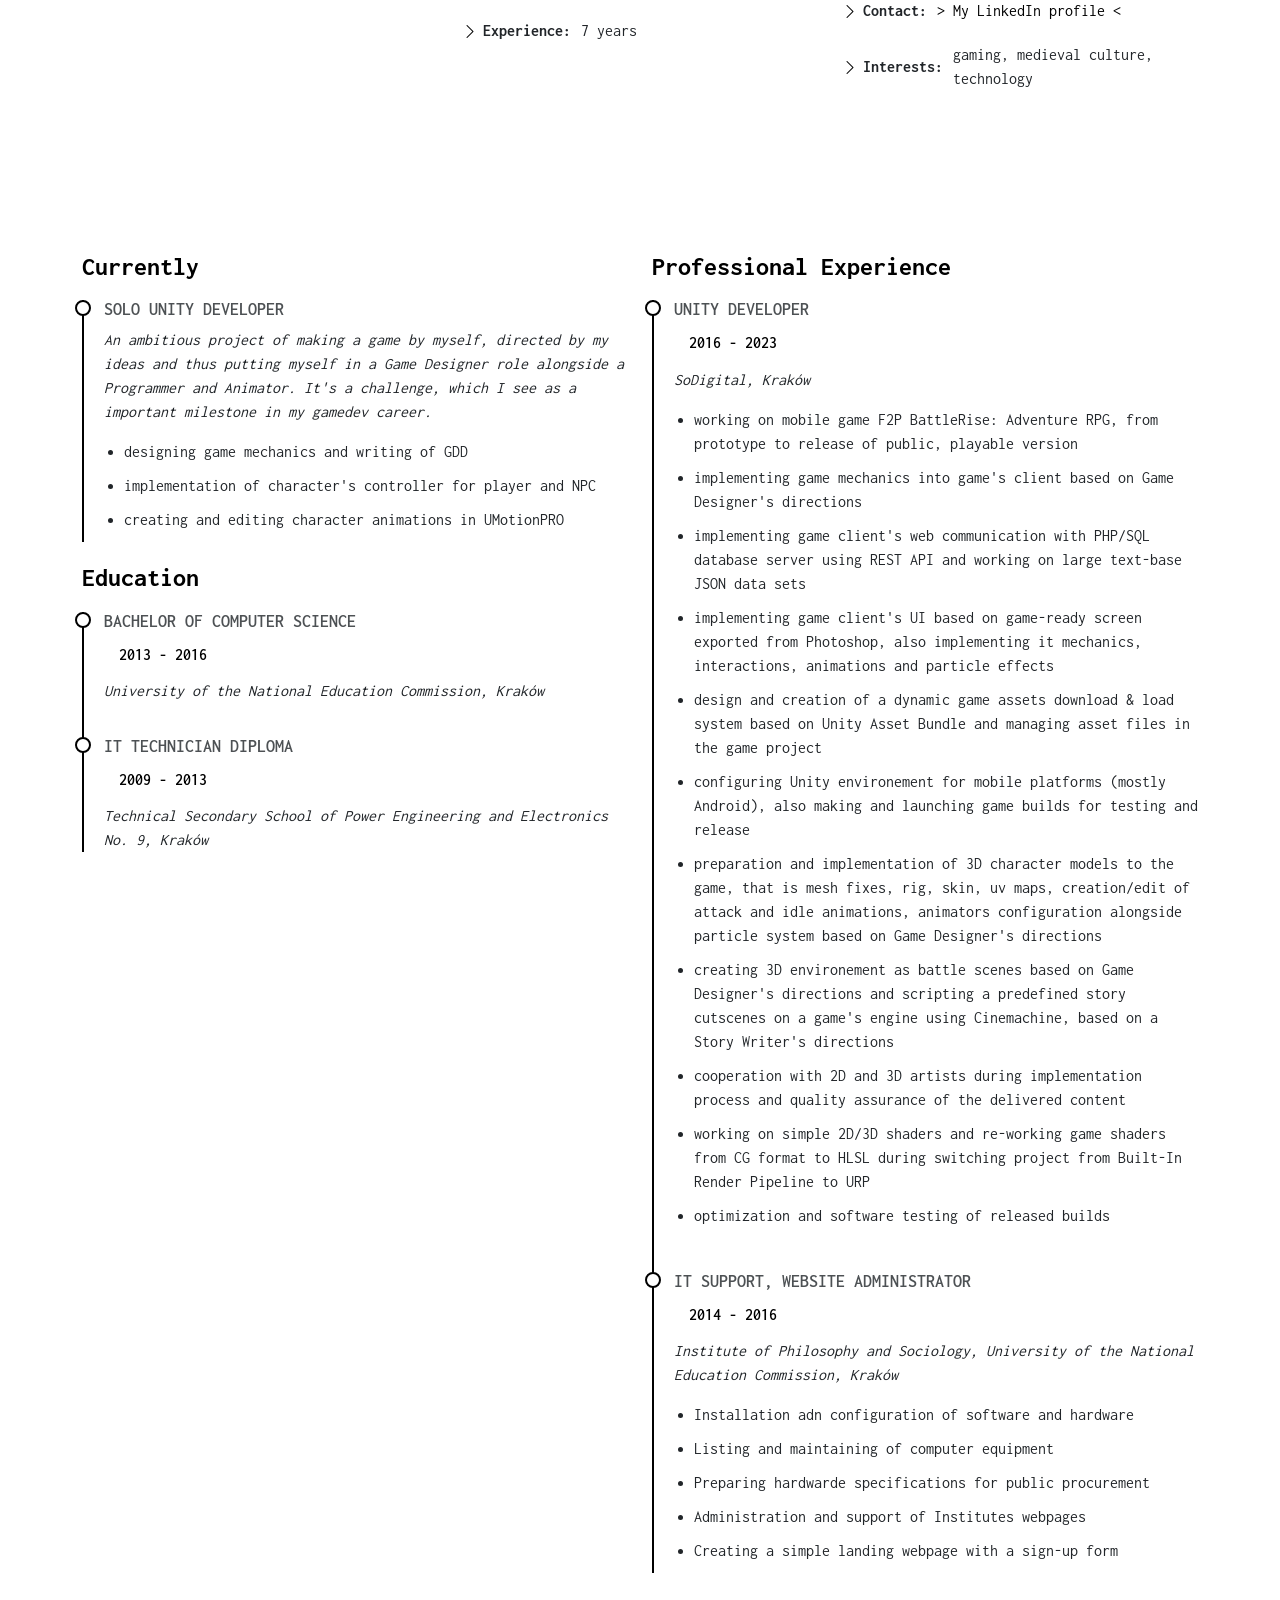
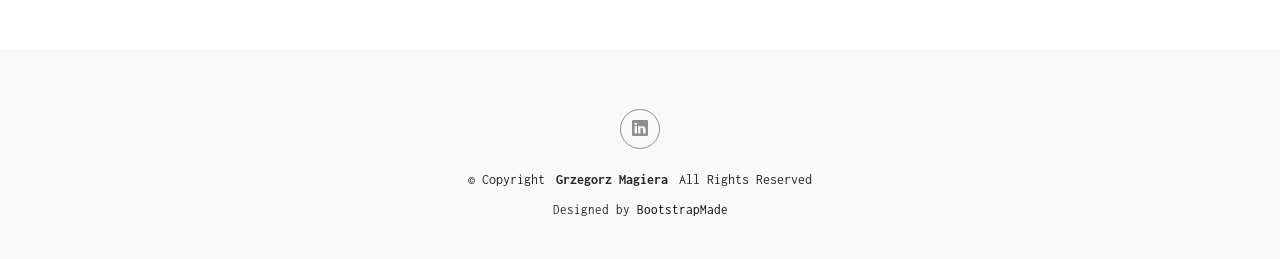
==== commit fbb480b2: "added layer-duplicator portfolio entry, fixed card title typo in all files" ====
--- a/index.html
+++ b/index.html
@@ -130,10 +130,10 @@
 
             <div class="col-lg-4 col-md-6 portfolio-item isotope-item filter-work filter-programming" style="position: absolute; left: 440px; top: 336px;">
               <div class="portfolio-content h-100">
-                <img src="assets/img/portfolio/arkanoid-2.jpg" class="img-fluid" alt="">
-                <a href="portfolio-arkanoid.html" title="More Details" class="portfolio-info">
-                  <h4>Arkanoid</h4>
-                  <p>A jam project</p>
+                <img src="assets/img/portfolio/layer-duplicator-3.jpg" class="img-fluid" alt="">
+                <a href="portfolio-layer-duplicator.html" title="More Details" class="portfolio-info">
+                  <h4>Mecanim Layer Duplicator</h4>
+                  <p>An Unity Editor plugin</p>
                 </a>
               </div>
             </div><!-- End Portfolio Item -->
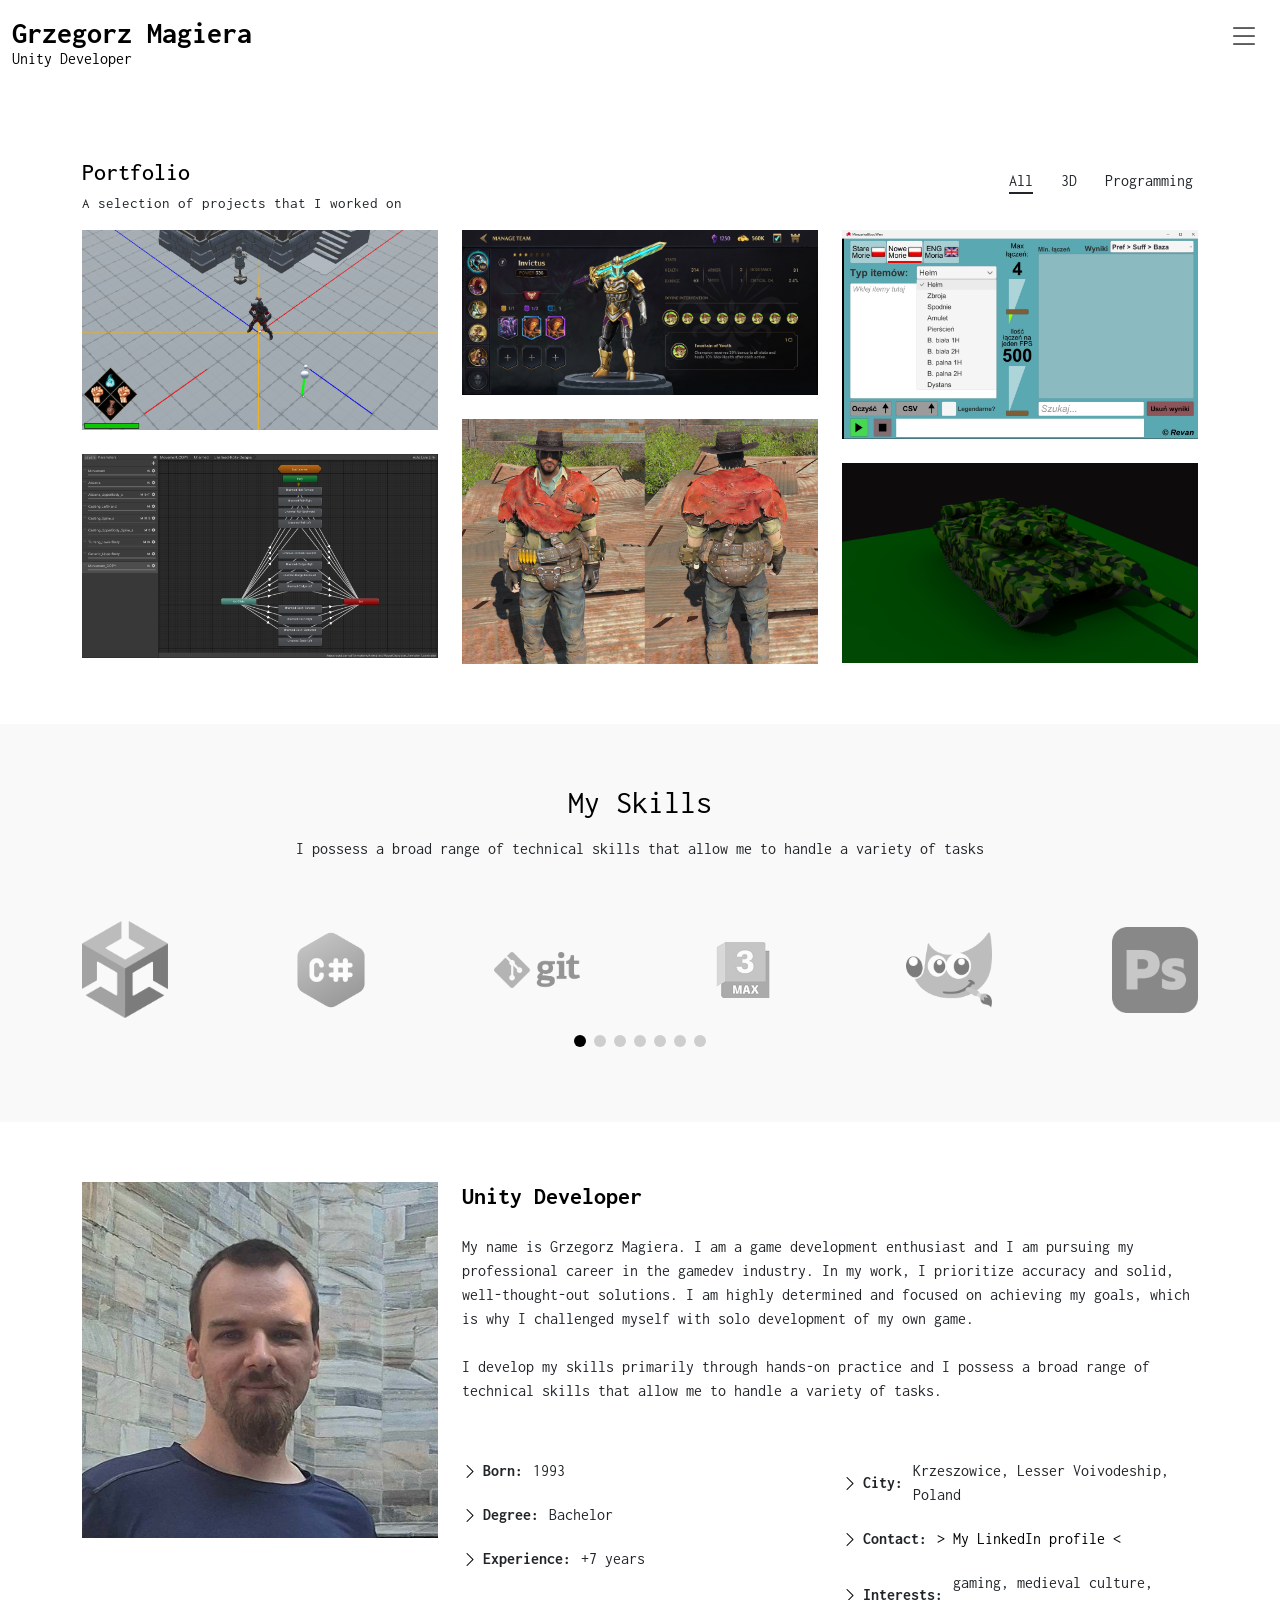
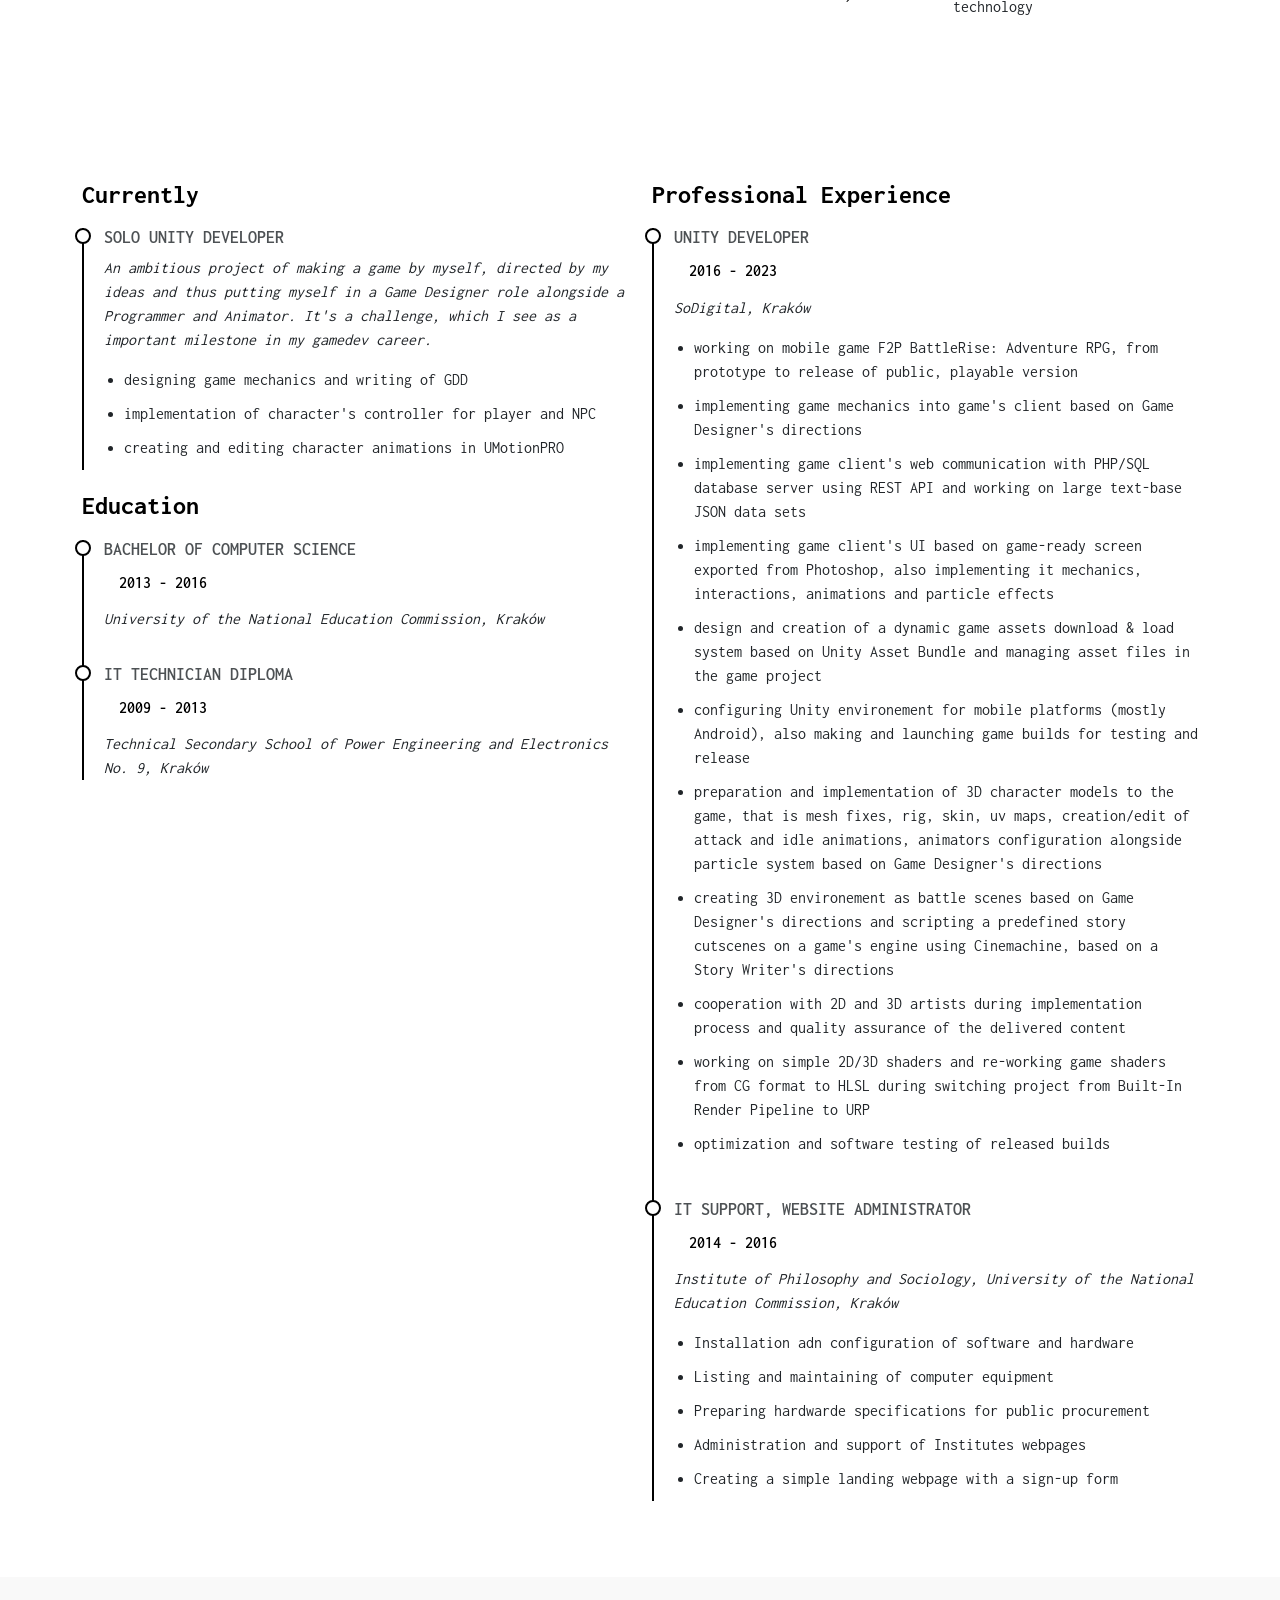
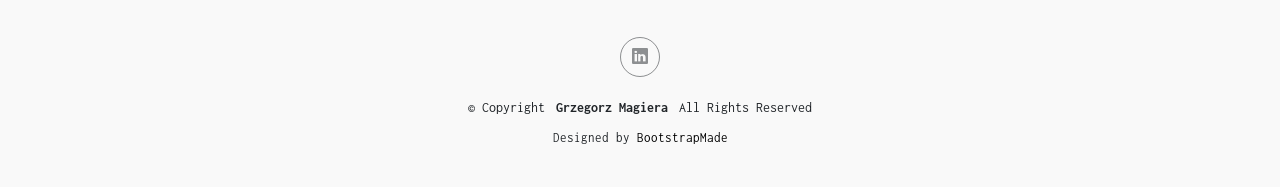
==== commit 6fb68d87: "index page update: about me" ====
--- a/index.html
+++ b/index.html
@@ -229,17 +229,15 @@
           <div class="col-lg-8 content">
             <h2>Unity Developer</h2>
             <p class="py-3">
-				My name is Grzegorz Magiera. I am a game development enthusiast and I am pursuing my professional career in the gamedev industry.
-				I am highly determined and focused on achieving my goals, which is why I challenged myself with solo development of my own game.</br></br>
-				I develop my skills primarily through hands-on practice - while I do not yet consider myself an expert, I possess a broad range of technical skills that allow me to handle a variety of tasks.</br></br>
-				In my work, I prioritize accuracy and solid, well-thought-out solutions, even at the expense of speed.</br></br>
+				My name is Grzegorz Magiera. I am a game development enthusiast and I am pursuing my professional career in the gamedev industry. In my work, I prioritize accuracy and solid, well-thought-out solutions. I am highly determined and focused on achieving my goals, which is why I challenged myself with solo development of my own game.</br></br>
+				I develop my skills primarily through hands-on practice and I possess a broad range of technical skills that allow me to handle a variety of tasks.</br></br>
             </p>
             <div class="row">
               <div class="col-lg-6">
                 <ul>
                   <li><i class="bi bi-chevron-right"></i> <strong>Born:</strong> <span>1993</span></li>
                   <li><i class="bi bi-chevron-right"></i> <strong>Degree:</strong> <span>Bachelor</span></li>
-				  <li><i class="bi bi-chevron-right"></i> <strong>Experience:</strong> <span>7 years</span></li>
+				  <li><i class="bi bi-chevron-right"></i> <strong>Experience:</strong> <span>+7 years</span></li>
                 </ul>
               </div>
               <div class="col-lg-6">
